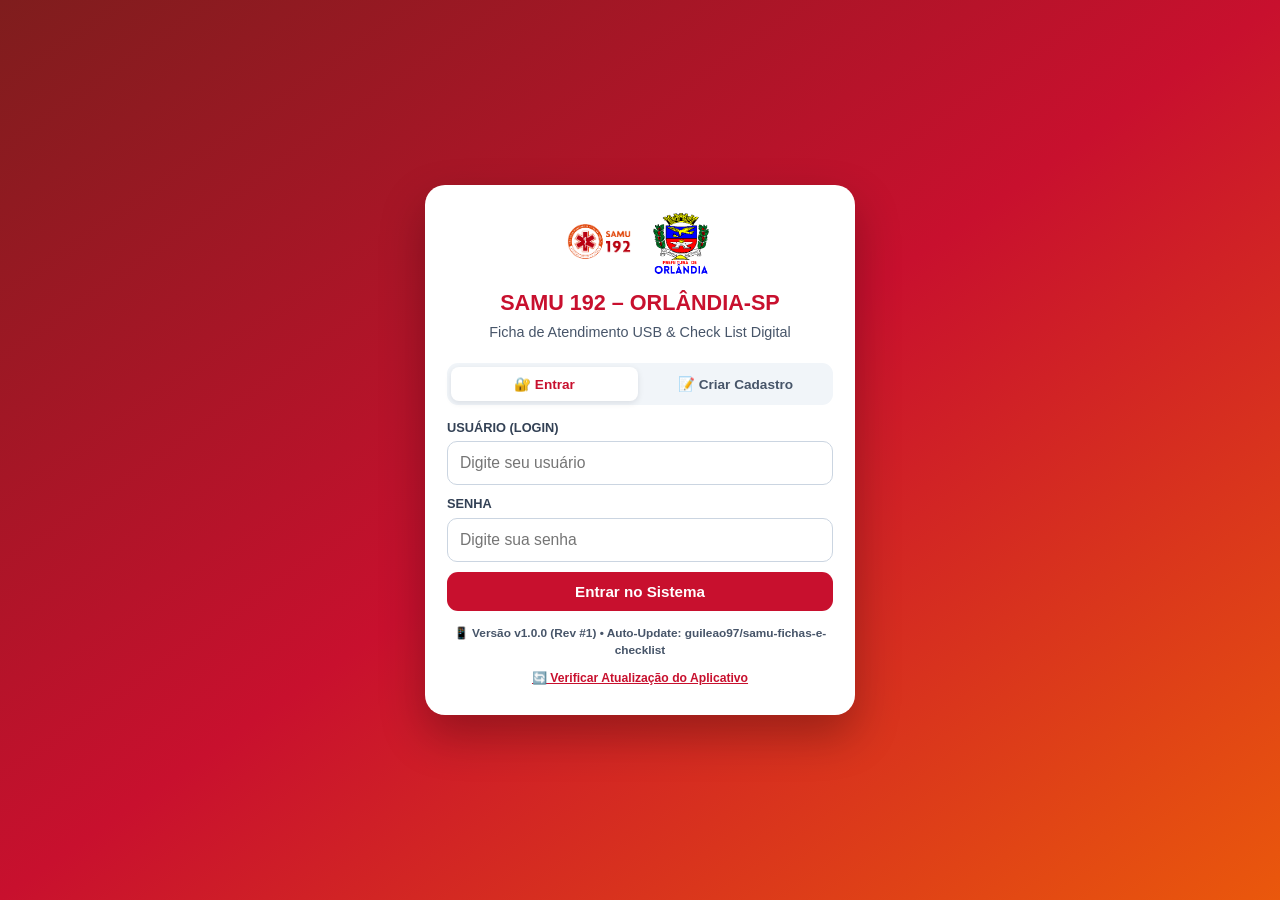
==== web-app/index.html @ c596a4fa "release: SAMU 192 v1.0.3 (build 4 • ota #8)" ====
<!DOCTYPE html>
<html lang="pt-BR">
<head>
  <meta charset="UTF-8" />
  <meta name="viewport" content="width=device-width, initial-scale=1.0, viewport-fit=cover" />
  <meta name="theme-color" content="#c8102e" />
  <title>SAMU 192 – Orlândia-SP | Ficha de Atendimento & Check List</title>
  <link rel="stylesheet" href="css/styles.css" />
</head>
<body>
  <div id="toast-banner" class="toast-banner hidden"></div>

  <!-- BANNER GLOBAL DE ATUALIZAÇÃO AUTOMÁTICA DO APK VIA GITHUB (VISÍVEL NO LOGIN E DENTRO DO APP) -->
  <div id="auto-update-banner" class="hidden" style="position: sticky; top: 0; z-index: 250; background: linear-gradient(135deg, #15803d 0%, #16a34a 100%); color: #fff; padding: 10px 14px; font-size: 0.83rem; font-weight: 700; display: flex; align-items: center; justify-content: space-between; gap: 10px; flex-wrap: wrap; box-shadow: 0 4px 12px rgba(0,0,0,0.25);">
    <span id="auto-update-banner-text">🚀 Nova atualização disponível no GitHub!</span>
    <button type="button" class="btn btn-sm" id="btn-auto-update-action" style="background: #fff; color: #14532d; font-weight: 800; padding: 6px 12px;">Atualizar Agora</button>
  </div>

  <!-- ===================== TELA DE LOGIN ===================== -->
  <section id="login-screen" class="login-screen">
    <div class="login-card">
      <div class="login-logos">
        <img id="login-logo-samu" alt="SAMU 192" />
        <img id="login-logo-orlandia" alt="Prefeitura de Orlândia" />
      </div>
      <div class="login-title">
        <h1>SAMU 192 – ORLÂNDIA-SP</h1>
        <p>Ficha de Atendimento USB &amp; Check List Digital</p>
      </div>

      <div class="auth-mode-tabs">
        <button type="button" class="auth-mode-tab active" id="tab-auth-login">🔐 Entrar</button>
        <button type="button" class="auth-mode-tab" id="tab-auth-register">📝 Criar Cadastro</button>
      </div>

      <form id="login-form" autocomplete="off">
        <div class="field">
          <label for="login-user">Usuário (Login)</label>
          <input type="text" id="login-user" placeholder="Digite seu usuário" autocapitalize="none" required />
        </div>
        <div class="field">
          <label for="login-pass">Senha</label>
          <input type="password" id="login-pass" placeholder="Digite sua senha" required />
        </div>
        <button type="submit" class="btn btn-primary btn-block" id="btn-do-login">Entrar no Sistema</button>
      </form>

      <form id="register-form" class="hidden" autocomplete="off">
        <div class="field">
          <label>Sua Função no SAMU</label>
          <div class="role-pick-grid">
            <button type="button" class="role-pick-btn active" data-reg-role="enfermagem" data-reg-subrole="tecnico">🩺 Téc. Enfermagem</button>
            <button type="button" class="role-pick-btn" data-reg-role="enfermagem" data-reg-subrole="enfermeiro">👩‍⚕️ Enfermeiro(a)</button>
            <button type="button" class="role-pick-btn" data-reg-role="condutor" data-reg-subrole="condutor">🚑 Condutor Socorrista</button>
          </div>
          <input type="hidden" id="reg-role" value="enfermagem" />
          <input type="hidden" id="reg-subrole" value="tecnico" />
        </div>

        <div class="field">
          <label for="reg-name">Nome Completo (aparecerá na Ficha)</label>
          <input type="text" id="reg-name" placeholder="Ex: Ana Paula Ferreira" required />
        </div>

        <div class="grid-2">
          <div class="field">
            <label for="reg-user">Criar Login</label>
            <input type="text" id="reg-user" placeholder="Ex: ana.paula" autocapitalize="none" required />
          </div>
          <div class="field">
            <label for="reg-pass">Criar Senha</label>
            <input type="password" id="reg-pass" placeholder="Sua senha" required />
          </div>
        </div>

        <div class="field" id="reg-coren-wrap">
          <label for="reg-coren">COREN (já virá pré-preenchido nas suas fichas)</label>
          <input type="text" id="reg-coren" placeholder="Ex: COREN-SP 542.810-TE" />
        </div>

        <div class="field">
          <label for="reg-cpf">CPF</label>
          <input type="text" inputmode="numeric" id="reg-cpf" placeholder="000.000.000-00" required />
        </div>

        <button type="submit" class="btn btn-success btn-block" id="btn-do-register">📨 Enviar Cadastro p/ Aprovação do Adm</button>
        <p style="margin:8px 0 0; font-size:0.76rem; color:var(--muted); text-align:center;">
          Após enviar, o Administrador aprova na aba <strong>Aprovar</strong> do APK e seu acesso é liberado automaticamente.
        </p>
      </form>

      <div id="login-version-footer" style="margin-top: 14px; text-align: center; font-size: 0.74rem; color: var(--muted); font-weight: 700;"></div>
      <div style="margin-top: 6px; text-align: center;">
        <button type="button" id="btn-login-check-update" style="background: none; border: none; color: var(--samu-red); font-size: 0.76rem; font-weight: 800; cursor: pointer; text-decoration: underline; padding: 4px 8px;">
          🔄 Verificar Atualização do Aplicativo
        </button>
      </div>
    </div>
  </section>

  <!-- ===================== SHELL PRINCIPAL DO APP ===================== -->
  <section id="app-shell" class="app-shell hidden">
    <header class="topbar">
      <div class="topbar-brand">
        <img id="top-logo-samu" alt="SAMU" />
        <div class="topbar-user">
          <div class="topbar-user-name" id="top-user-name">Profissional</div>
          <span class="topbar-role-badge" id="top-user-role">USB</span>
        </div>
      </div>
      <div class="topbar-actions">
        <button type="button" class="sync-pill hidden" id="btn-top-crew" title="Definir ou alterar equipe do plantão">
          <span id="top-crew-text">👥 Equipe</span>
        </button>
        <button type="button" class="sync-pill" id="btn-sync-status" title="Sincronizar com Google Drive">
          <span id="sync-status-text">Offline</span>
        </button>
        <button type="button" class="btn-logout" id="btn-logout">Sair</button>
      </div>
    </header>

    <main class="main-container" id="main-view"></main>

    <nav class="bottom-nav" id="bottom-nav"></nav>
  </section>

  <!-- ===================== MODAL DE VISUALIZAÇÃO DO PDF OFICIAL ===================== -->
  <div id="pdf-preview-modal" class="preview-modal hidden">
    <div class="preview-modal-card">
      <div class="preview-header">
        <div>
          <strong id="preview-title">Visualização Oficial para Impressão / PDF</strong>
          <div id="preview-drive-status" style="font-size: 0.78rem; color: #94a3b8;">2 Páginas A4 Oficiais</div>
        </div>
        <div style="display: flex; gap: 8px; flex-wrap: wrap;">
          <button type="button" class="btn btn-whatsapp btn-sm hidden" id="btn-preview-regulacao">📲 Cabeçalho Regulação (WhatsApp)</button>
          <button type="button" class="btn btn-success btn-sm" id="btn-preview-drive">☁️ Enviar p/ Drive</button>
          <button type="button" class="btn btn-orange btn-sm" id="btn-preview-share">📤 Salvar / WhatsApp PDF</button>
          <button type="button" class="btn btn-primary btn-sm" id="btn-preview-print">🖨️ Imprimir</button>
          <button type="button" class="btn btn-secondary btn-sm" id="btn-preview-close">Fechar</button>
        </div>
      </div>
      <div class="preview-pages-scroll" id="preview-pages-container"></div>
    </div>
  </div>

  <!-- MODAL DA FOTO RECORTADA DO CABEÇALHO + HORÁRIOS P/ REGULAÇÃO MÉDICA (WHATSAPP) -->
  <div id="regulacao-photo-modal" class="modal-overlay hidden">
    <div class="preview-modal-card" style="max-width: 820px; height: auto; max-height: 92vh;">
      <div class="preview-header">
        <div>
          <strong>📲 Foto do Cabeçalho p/ Regulação Médica</strong>
          <div style="font-size: 0.78rem; color: #86efac;">Recorte frontal do início da ficha até os 8 Horários (Chamado, Saída, Chegada...)</div>
        </div>
        <div style="display: flex; gap: 7px; flex-wrap: wrap;">
          <button type="button" class="btn btn-whatsapp btn-sm" id="btn-reg-send-whatsapp">📲 Enviar no WhatsApp da Regulação</button>
          <button type="button" class="btn btn-outline btn-sm" id="btn-reg-copy-img" style="background:#fff;">📋 Copiar Foto</button>
          <button type="button" class="btn btn-orange btn-sm" id="btn-reg-download-jpg">📥 Baixar .JPG</button>
          <button type="button" class="btn btn-secondary btn-sm" id="btn-reg-close">Fechar</button>
        </div>
      </div>
      <div class="preview-pages-scroll" id="regulacao-photo-container" style="padding: 16px;"></div>
    </div>
  </div>

  <!-- MODAL DE SELEÇÃO DA EQUIPE DO PLANTÃO (ATÉ 3 INTEGRANTES + SINCRONIZAÇÃO DE FICHAS) -->
  <div id="crew-modal" class="sig-modal hidden" style="z-index: 165;">
    <div class="crew-modal-card" id="crew-modal-body"></div>
  </div>

  <script src="js/assets.js"></script>
  <script src="js/schema.js"></script>
  <script src="js/storage.js"></script>
  <script src="js/signature.js"></script>
  <script src="js/pdf-engine.js"></script>
  <script src="js/app.js"></script>
</body>
</html>
---- web-app/css/styles.css ----
/* ============================================================================
 * SAMU 192 – ORLÂNDIA-SP | ESTILO MOBILE-FIRST DE ALTA LEGIBILIDADE
 * ============================================================================ */

:root {
  --samu-red: #c8102e;
  --samu-red-dark: #990b22;
  --samu-orange: #ea580c;
  --samu-orange-light: #fff7ed;
  --bg: #f1f5f9;
  --card: #ffffff;
  --text: #0f172a;
  --muted: #475569;
  --border: #cbd5e1;
  --success: #16a34a;
  --warning: #d97706;
  --blue: #2563eb;
  --radius: 14px;
  --shadow: 0 4px 14px rgba(15, 23, 42, 0.07);
}

* {
  box-sizing: border-box;
  -webkit-tap-highlight-color: transparent;
}

html, body {
  margin: 0;
  padding: 0;
  font-family: -apple-system, BlinkMacSystemFont, 'Segoe UI', Roboto, Helvetica, Arial, sans-serif;
  background: var(--bg);
  color: var(--text);
  font-size: 16px;
  line-height: 1.45;
  overscroll-behavior-y: none;
}

.hidden { display: none !important; }

/* ===================== TELA DE LOGIN ===================== */
.login-screen {
  min-height: 100vh;
  display: flex;
  align-items: center;
  justify-content: center;
  padding: 20px 16px;
  background: linear-gradient(145deg, #7f1d1d 0%, #c8102e 50%, #ea580c 100%);
}

.login-card {
  width: 100%;
  max-width: 430px;
  background: #ffffff;
  border-radius: 20px;
  padding: 26px 22px;
  box-shadow: 0 20px 45px rgba(0, 0, 0, 0.28);
}

.login-logos {
  display: flex;
  align-items: center;
  justify-content: center;
  gap: 18px;
  margin-bottom: 12px;
}

.login-logos img {
  height: 64px;
  width: auto;
  object-fit: contain;
}

.login-title {
  text-align: center;
  margin-bottom: 20px;
}

.login-title h1 {
  margin: 0;
  font-size: 1.35rem;
  color: var(--samu-red);
  font-weight: 800;
}

.login-title p {
  margin: 4px 0 0;
  font-size: 0.9rem;
  color: var(--muted);
  font-weight: 500;
}

.login-demo-box {
  margin-top: 16px;
  padding: 12px;
  background: #f8fafc;
  border: 1px dashed #cbd5e1;
  border-radius: 10px;
  font-size: 0.82rem;
  color: var(--muted);
}

.login-demo-box strong { color: var(--text); }

/* ===================== CABEÇALHO DO APP ===================== */
.app-shell {
  min-height: 100vh;
  padding-bottom: 84px;
}

.topbar {
  position: sticky;
  top: 0;
  z-index: 40;
  background: linear-gradient(90deg, var(--samu-red-dark), var(--samu-red) 65%, var(--samu-orange));
  color: #ffffff;
  padding: 10px 14px;
  display: flex;
  align-items: center;
  justify-content: space-between;
  gap: 10px;
  box-shadow: 0 3px 10px rgba(0, 0, 0, 0.16);
}

.topbar-brand {
  display: flex;
  align-items: center;
  gap: 10px;
  min-width: 0;
}

.topbar-brand img {
  width: 38px;
  height: 38px;
  border-radius: 8px;
  background: #ffffff;
  padding: 2px;
  object-fit: contain;
  flex-shrink: 0;
}

.topbar-user {
  min-width: 0;
}

.topbar-user-name {
  font-weight: 700;
  font-size: 0.95rem;
  white-space: nowrap;
  overflow: hidden;
  text-overflow: ellipsis;
}

.topbar-role-badge {
  display: inline-block;
  font-size: 0.72rem;
  font-weight: 700;
  text-transform: uppercase;
  background: rgba(255, 255, 255, 0.22);
  padding: 1px 7px;
  border-radius: 99px;
  letter-spacing: 0.4px;
}

.topbar-actions {
  display: flex;
  align-items: center;
  gap: 8px;
  flex-shrink: 0;
}

.sync-pill {
  border: none;
  background: rgba(255, 255, 255, 0.18);
  color: #fff;
  font-size: 0.76rem;
  font-weight: 700;
  padding: 6px 10px;
  border-radius: 99px;
  cursor: pointer;
  display: inline-flex;
  align-items: center;
  gap: 5px;
}

.sync-pill.pending { background: #f59e0b; color: #111827; }
.sync-pill.synced { background: rgba(22, 163, 74, 0.88); }

.btn-logout {
  border: 1px solid rgba(255, 255, 255, 0.45);
  background: transparent;
  color: #fff;
  border-radius: 9px;
  padding: 6px 10px;
  font-size: 0.8rem;
  font-weight: 700;
  cursor: pointer;
}

@media (max-width: 520px) {
  .topbar { padding: 9px 10px; gap: 6px; }
  .topbar-actions { gap: 5px; }
  .sync-pill { padding: 5px 8px; font-size: 0.72rem; }
  .btn-logout { padding: 5px 8px; font-size: 0.75rem; }
}
body.sim-phone-mode .topbar { padding: 9px 10px; gap: 6px; }
body.sim-phone-mode .topbar-actions { gap: 5px; }
body.sim-phone-mode .sync-pill { padding: 5px 8px; font-size: 0.72rem; }
body.sim-phone-mode .btn-logout { padding: 5px 8px; font-size: 0.75rem; }

/* ===================== NAVEGAÇÃO INFERIOR ===================== */
.bottom-nav {
  position: fixed;
  bottom: 0;
  left: 0;
  right: 0;
  z-index: 45;
  background: #ffffff;
  border-top: 1px solid var(--border);
  display: flex;
  justify-content: space-around;
  padding: 6px 4px calc(6px + env(safe-area-inset-bottom, 0px));
  box-shadow: 0 -4px 16px rgba(15, 23, 42, 0.08);
}

.nav-tab {
  flex: 1;
  min-width: 0;
  position: relative;
  border: none;
  background: transparent;
  color: var(--muted);
  display: flex;
  flex-direction: column;
  align-items: center;
  gap: 2px;
  padding: 5px 2px;
  font-size: 0.68rem;
  font-weight: 700;
  border-radius: 10px;
  cursor: pointer;
  white-space: nowrap;
}

.nav-tab .nav-icon { font-size: 1.18rem; line-height: 1.1; position: relative; }
.nav-tab.active {
  color: var(--samu-red);
  background: #fef2f2;
}

.nav-badge {
  position: absolute;
  top: 1px;
  right: max(6px, calc(50% - 22px));
  background: #dc2626;
  color: #fff;
  font-size: 0.64rem;
  font-weight: 900;
  min-width: 17px;
  height: 17px;
  padding: 0 4px;
  border-radius: 99px;
  display: inline-flex;
  align-items: center;
  justify-content: center;
  border: 1.5px solid #fff;
}

/* ===================== LAYOUT PRINCIPAL E CARDS ===================== */
.main-container {
  max-width: 960px;
  margin: 0 auto;
  padding: 14px 12px 32px;
}

.card {
  background: var(--card);
  border-radius: var(--radius);
  padding: 16px;
  margin-bottom: 14px;
  box-shadow: var(--shadow);
  border: 1px solid #e2e8f0;
}

.card-title {
  margin: 0 0 12px;
  font-size: 1.05rem;
  font-weight: 800;
  color: var(--samu-red-dark);
  display: flex;
  align-items: center;
  justify-content: space-between;
  flex-wrap: wrap;
  gap: 8px;
}

.section-subtitle {
  margin: 14px 0 8px;
  font-size: 0.88rem;
  font-weight: 800;
  text-transform: uppercase;
  color: var(--muted);
  letter-spacing: 0.4px;
}

/* ===================== FORMULÁRIOS E BOTÕES ===================== */
.grid-2 { display: grid; grid-template-columns: 1fr 1fr; gap: 10px; }
.grid-3 { display: grid; grid-template-columns: repeat(3, 1fr); gap: 10px; }
.grid-4 { display: grid; grid-template-columns: repeat(4, 1fr); gap: 10px; }
.grid-2-compact { display: grid; grid-template-columns: 1fr 1fr; gap: 10px; }
.grid-date-kms { display: grid; grid-template-columns: 185px 1fr 1fr; gap: 10px; }
.grid-cep-addr { display: grid; grid-template-columns: 240px 1fr 130px; gap: 10px; }
.grid-cpf-docs { display: grid; grid-template-columns: 260px 1fr 1fr; gap: 10px; }
.grid-cep-city { display: grid; grid-template-columns: 240px 1fr 1fr; gap: 10px; }
.grid-dn-age { display: grid; grid-template-columns: 1fr 1fr; gap: 10px; }
.grid-addr-num { display: grid; grid-template-columns: 1fr 140px; gap: 10px; }
.grid-burns-footer { display: grid; grid-template-columns: 1fr 1fr auto; gap: 10px; align-items: end; width: 100%; }
.grid-vitals { display: grid; grid-template-columns: repeat(3, 1fr); gap: 10px; }
.grid-abast { display: grid; grid-template-columns: repeat(3, 1fr); gap: 10px; }
.grid-enf-header { display: grid; grid-template-columns: 175px 160px 1fr 190px; gap: 10px; }

/* Celulares reais (<= 680px) E modo celular do simulador PC (430px) */
@media (max-width: 680px) {
  .grid-2, .grid-3, .grid-4, .grid-enf-header, .grid-2-mobile-1 { grid-template-columns: 1fr; }
  .grid-date-kms, .grid-cpf-docs, .grid-cep-city, .grid-abast, .grid-vitals, .grid-burns-footer { grid-template-columns: 1fr 1fr; }
  .grid-cep-addr, .grid-addr-num { grid-template-columns: 1fr 112px; }
  .grid-dn-age { grid-template-columns: 1.35fr 0.85fr; }
  .field-full-phone { grid-column: 1 / -1; }
}

body.sim-phone-mode .grid-2,
body.sim-phone-mode .grid-3,
body.sim-phone-mode .grid-4,
body.sim-phone-mode .grid-enf-header,
body.sim-phone-mode .grid-2-mobile-1 {
  grid-template-columns: 1fr;
}
body.sim-phone-mode .grid-date-kms,
body.sim-phone-mode .grid-cpf-docs,
body.sim-phone-mode .grid-cep-city,
body.sim-phone-mode .grid-abast,
body.sim-phone-mode .grid-vitals,
body.sim-phone-mode .grid-burns-footer {
  grid-template-columns: 1fr 1fr;
}
body.sim-phone-mode .grid-cep-addr,
body.sim-phone-mode .grid-addr-num {
  grid-template-columns: 1fr 112px;
}
body.sim-phone-mode .grid-dn-age {
  grid-template-columns: 1.35fr 0.85fr;
}
body.sim-phone-mode .field-full-phone {
  grid-column: 1 / -1;
}

@media (max-width: 350px) {
  .grid-2-compact, .grid-date-kms, .grid-cpf-docs, .grid-cep-city,
  .grid-cep-addr, .grid-addr-num, .grid-dn-age, .grid-burns-footer,
  .grid-vitals, .grid-abast {
    grid-template-columns: 1fr;
  }
}

.field {
  display: flex;
  flex-direction: column;
  gap: 4px;
  margin-bottom: 10px;
  min-width: 0;
}

.field > label {
  margin-bottom: auto;
}

.field label {
  font-size: 0.8rem;
  font-weight: 700;
  color: #334155;
  text-transform: uppercase;
}

.field input, .field select, .field textarea {
  width: 100%;
  min-width: 0;
  padding: 11px 12px;
  border: 1.5px solid var(--border);
  border-radius: 10px;
  font-size: 0.98rem;
  font-family: inherit;
  color: var(--text);
  background: #ffffff;
  transition: border-color 0.15s;
}

.field input, .field select {
  min-height: 44px;
}

.field input:focus, .field select:focus, .field textarea:focus {
  outline: none;
  border-color: var(--samu-red);
  box-shadow: 0 0 0 3px rgba(200, 16, 46, 0.12);
}

.btn {
  display: inline-flex;
  align-items: center;
  justify-content: center;
  gap: 7px;
  padding: 11px 16px;
  border-radius: 11px;
  font-size: 0.95rem;
  font-weight: 700;
  border: none;
  cursor: pointer;
  transition: transform 0.08s, opacity 0.15s;
}

.btn:active { transform: scale(0.98); }
.btn-block { width: 100%; }
.btn-sm { padding: 7px 11px; font-size: 0.82rem; border-radius: 8px; }
.btn-primary { background: var(--samu-red); color: #ffffff; }
.btn-orange { background: var(--samu-orange); color: #ffffff; }
.btn-success { background: var(--success); color: #ffffff; }
.btn-secondary { background: #e2e8f0; color: #1e293b; }
.btn-outline { background: #ffffff; color: var(--text); border: 1.5px solid var(--border); }

/* ===================== NAVEGAÇÃO POR ETAPAS DA FICHA (ROLAGEM HORIZONTAL) ===================== */
.step-pills-bar {
  display: flex;
  align-items: center;
  gap: 5px;
  width: 100%;
  max-width: 100%;
  margin-bottom: 12px;
}

.step-scroll-btn {
  flex-shrink: 0;
  width: 30px;
  height: 36px;
  border-radius: 10px;
  border: 1.5px solid var(--border);
  background: #ffffff;
  color: var(--samu-red-dark);
  font-size: 1.25rem;
  font-weight: 900;
  line-height: 1;
  display: inline-flex;
  align-items: center;
  justify-content: center;
  cursor: pointer;
  padding: 0;
  box-shadow: 0 1px 4px rgba(15, 23, 42, 0.06);
  user-select: none;
}

.step-scroll-btn:active {
  transform: scale(0.95);
}

.step-scroll-btn:disabled {
  opacity: 0.3;
  cursor: default;
}

.step-scroll-btn.hidden-arrow {
  display: none;
}

.step-pills {
  flex: 1;
  min-width: 0;
  width: 100%;
  display: flex;
  flex-wrap: nowrap;
  gap: 6px;
  overflow-x: auto;
  overflow-y: hidden;
  -webkit-overflow-scrolling: touch;
  touch-action: pan-x pan-y;
  overscroll-behavior-x: contain;
  padding: 2px 2px 7px;
  scrollbar-width: thin;
  scrollbar-color: #94a3b8 #e2e8f0;
  cursor: grab;
}

.step-pills.dragging {
  cursor: grabbing;
}

.step-pills::-webkit-scrollbar {
  height: 5px;
  display: block;
}

.step-pills::-webkit-scrollbar-track {
  background: #e2e8f0;
  border-radius: 99px;
}

.step-pills::-webkit-scrollbar-thumb {
  background: #94a3b8;
  border-radius: 99px;
}

.step-pills::-webkit-scrollbar-thumb:hover {
  background: var(--samu-red);
}

.step-pill {
  flex-shrink: 0;
  white-space: nowrap;
  border: 1.5px solid var(--border);
  background: #ffffff;
  color: var(--muted);
  font-weight: 700;
  font-size: 0.82rem;
  padding: 8px 13px;
  border-radius: 99px;
  cursor: pointer;
  touch-action: pan-x pan-y;
  user-select: none;
}

.step-pill.active {
  background: var(--samu-red);
  border-color: var(--samu-red);
  color: #ffffff;
}

/* ===================== CHIPS SELECIONÁVEIS & RISCO ===================== */
.chips-wrap {
  display: flex;
  flex-wrap: wrap;
  gap: 8px;
}

.chip-btn {
  border: 1.5px solid var(--border);
  background: #f8fafc;
  color: var(--text);
  padding: 9px 13px;
  border-radius: 10px;
  font-size: 0.86rem;
  font-weight: 700;
  cursor: pointer;
  user-select: none;
}

.chip-btn.selected {
  background: #fef2f2;
  border-color: var(--samu-red);
  color: var(--samu-red-dark);
  box-shadow: inset 0 0 0 1px var(--samu-red);
}

.risk-grid {
  display: grid;
  grid-template-columns: repeat(4, 1fr);
  gap: 8px;
}
@media (max-width: 680px) {
  .risk-grid { grid-template-columns: 1fr 1fr; }
}
body.sim-phone-mode .risk-grid {
  grid-template-columns: 1fr 1fr;
}

.risk-btn {
  padding: 12px 8px;
  border-radius: 11px;
  border: 2px solid var(--border);
  background: #fff;
  font-weight: 800;
  font-size: 0.9rem;
  cursor: pointer;
  text-align: center;
}

/* ===================== HORÁRIOS COM BOTÃO AGORA ===================== */
.time-grid {
  display: grid;
  grid-template-columns: repeat(2, 1fr);
  gap: 10px;
}
@media (min-width: 820px) {
  body:not(.sim-phone-mode) .time-grid { grid-template-columns: repeat(4, 1fr); }
}
@media (max-width: 340px) {
  .time-grid { grid-template-columns: 1fr; }
}

.time-card {
  border: 1.5px solid #e2e8f0;
  border-radius: 12px;
  padding: 10px;
  background: #f8fafc;
  display: flex;
  flex-direction: column;
}

.time-card label {
  display: block;
  font-size: 0.75rem;
  font-weight: 800;
  color: #334155;
  margin-bottom: auto;
  padding-bottom: 6px;
}

.time-input-row {
  display: flex;
  gap: 6px;
}

.time-input-row input {
  flex: 1;
  min-width: 0;
  min-height: 42px;
  padding: 8px 10px;
  font-size: 1.02rem;
  font-weight: 800;
  text-align: center;
  border: 1.5px solid var(--border);
  border-radius: 8px;
  background: #ffffff;
}

.btn-now {
  background: var(--samu-orange);
  color: #fff;
  border: none;
  border-radius: 8px;
  padding: 7px 10px;
  min-height: 36px;
  font-weight: 800;
  font-size: 0.78rem;
  cursor: pointer;
  white-space: nowrap;
  display: inline-flex;
  align-items: center;
  justify-content: center;
}

@media (max-width: 680px) {
  .time-input-row { flex-direction: column; }
  .time-input-row input { width: 100%; }
  .btn-now { width: 100%; }
}
body.sim-phone-mode .time-input-row {
  flex-direction: column;
}
body.sim-phone-mode .time-input-row input {
  width: 100%;
}
body.sim-phone-mode .btn-now {
  width: 100%;
}

/* ===================== BONECO INTERATIVO REGRA DOS 9 ===================== */
.burn-interactive-box {
  display: flex;
  flex-direction: column;
  align-items: center;
  gap: 10px;
  background: #fff;
  border: 1.5px solid var(--border);
  border-radius: 12px;
  padding: 12px;
}

.burn-stage {
  position: relative;
  width: 270px;
  max-width: 100%;
  height: 330px;
  user-select: none;
}

.burn-stage img {
  width: 100%;
  height: 100%;
  object-fit: fill;
  pointer-events: none;
}

.burn-zone-btn {
  position: absolute;
  transform: translate(-50%, -50%);
  border: 1.5px dashed rgba(220, 38, 38, 0.45);
  background: rgba(254, 226, 226, 0.18);
  border-radius: 50%;
  cursor: pointer;
  padding: 0;
}

.burn-zone-btn.active {
  background: rgba(220, 38, 38, 0.48);
  border: 2px solid #b91c1c;
  box-shadow: 0 0 8px rgba(220, 38, 38, 0.5);
}

/* ===================== PUPILAS E SIM/NÃO ===================== */
.yn-row {
  display: flex;
  align-items: center;
  justify-content: space-between;
  padding: 8px 10px;
  background: #f8fafc;
  border-radius: 10px;
  margin-bottom: 8px;
  border: 1px solid #e2e8f0;
}

.yn-row span { font-weight: 700; font-size: 0.9rem; }
.yn-btns { display: flex; gap: 6px; }
.yn-btn {
  padding: 7px 16px;
  border-radius: 8px;
  border: 1.5px solid var(--border);
  background: #fff;
  font-weight: 800;
  cursor: pointer;
}
.yn-btn.active-yes { background: #dcfce7; border-color: #16a34a; color: #14532d; }
.yn-btn.active-no { background: #fee2e2; border-color: #dc2626; color: #7f1d1d; }

.pupil-selector {
  display: grid;
  grid-template-columns: repeat(3, 1fr);
  gap: 8px;
  margin: 8px 0;
}

.pupil-card {
  border: 1.5px solid var(--border);
  border-radius: 10px;
  padding: 6px;
  text-align: center;
  background: #fff;
  cursor: pointer;
}

.pupil-card.selected {
  border-color: var(--samu-red);
  background: #fef2f2;
  box-shadow: inset 0 0 0 1px var(--samu-red);
}

.pupil-card img {
  height: 34px;
  width: 72px;
  max-width: 100%;
  object-fit: cover;
  object-position: left center;
}

.pupil-card small {
  display: block;
  font-size: 0.74rem;
  font-weight: 700;
  color: var(--muted);
}

/* ===================== QUADROS DE ASSINATURA NO FORM ===================== */
.sig-preview-box {
  border: 2px dashed #94a3b8;
  border-radius: 12px;
  background: #f8fafc;
  min-height: 96px;
  display: flex;
  flex-direction: column;
  align-items: center;
  justify-content: center;
  padding: 10px;
  cursor: pointer;
  text-align: center;
  margin-top: 6px;
}

.sig-preview-box.signed {
  border-style: solid;
  border-color: var(--success);
  background: #ffffff;
}

.sig-preview-box img {
  max-height: 76px;
  max-width: 100%;
  object-fit: contain;
}

.sig-preview-box span {
  font-size: 0.85rem;
  font-weight: 700;
  color: var(--samu-red);
}

/* ===================== MODAL DE ASSINATURA NA TELA ===================== */
.sig-modal, .preview-modal, .modal-overlay {
  position: fixed;
  inset: 0;
  z-index: 100;
  background: rgba(15, 23, 42, 0.78);
  display: flex;
  align-items: center;
  justify-content: center;
  padding: 12px;
}

.sig-modal-card {
  background: #ffffff;
  width: 100%;
  max-width: 680px;
  border-radius: 18px;
  padding: 16px;
  display: flex;
  flex-direction: column;
  gap: 12px;
}

.sig-modal-header {
  display: flex;
  justify-content: space-between;
  align-items: flex-start;
}
.sig-modal-header h3 { margin: 0; font-size: 1.1rem; color: var(--samu-red-dark); }
.sig-modal-header p { margin: 2px 0 0; font-size: 0.84rem; color: var(--muted); }

.btn-icon-close {
  border: none;
  background: #f1f5f9;
  width: 36px;
  height: 36px;
  border-radius: 50%;
  font-size: 1.4rem;
  line-height: 1;
  cursor: pointer;
}

.sig-canvas-wrap {
  position: relative;
  width: 100%;
  height: 240px;
  border: 2px solid #94a3b8;
  border-radius: 12px;
  background: #ffffff;
  overflow: hidden;
  touch-action: none;
}

.sig-baseline {
  position: absolute;
  left: 24px;
  right: 24px;
  bottom: 42px;
  border-bottom: 1.5px dashed #cbd5e1;
  text-align: center;
  pointer-events: none;
}

.sig-baseline span {
  font-size: 0.72rem;
  color: #94a3b8;
  background: #fff;
  padding: 0 8px;
  position: relative;
  top: 9px;
}

.sig-personal-row {
  display: flex;
  flex-wrap: wrap;
  align-items: center;
  justify-content: space-between;
  gap: 8px;
  font-size: 0.83rem;
}

.sig-save-default-lbl {
  display: inline-flex;
  align-items: center;
  gap: 6px;
  cursor: pointer;
}

.sig-modal-footer {
  display: flex;
  justify-content: space-between;
  gap: 8px;
  flex-wrap: wrap;
}

.sig-footer-right { display: flex; gap: 8px; flex-wrap: wrap; justify-content: flex-end; }

/* ===================== CHECK LIST CONDUTOR & DIAGRAMA VIATURA ===================== */
.check-item-row {
  display: flex;
  align-items: center;
  justify-content: space-between;
  flex-wrap: wrap;
  gap: 6px 10px;
  padding: 9px 10px;
  border-bottom: 1px solid #e2e8f0;
}
.check-item-row:last-child { border-bottom: none; }

.check-item-info {
  min-width: 0;
  flex: 1 1 180px;
}
.check-item-qty {
  display: inline-block;
  background: #e2e8f0;
  color: #1e293b;
  font-weight: 800;
  font-size: 0.75rem;
  padding: 2px 6px;
  border-radius: 6px;
  margin-right: 6px;
}
.check-item-name { font-weight: 700; font-size: 0.9rem; }

.code-pills {
  display: flex;
  gap: 5px;
  flex-shrink: 0;
  flex-wrap: wrap;
  margin-left: auto;
  justify-content: flex-end;
}

.code-pill {
  border: 1.5px solid var(--border);
  background: #fff;
  border-radius: 7px;
  padding: 6px 8px;
  font-size: 0.78rem;
  font-weight: 800;
  cursor: pointer;
}
.code-pill.active-OK { background: #dcfce7; border-color: #16a34a; color: #14532d; }
.code-pill.active-warn { background: #fee2e2; border-color: #dc2626; color: #991b1b; }

.amb-damage-stage {
  position: relative;
  width: 100%;
  max-width: 440px;
  margin: 0 auto;
  border: 1.5px solid var(--border);
  border-radius: 12px;
  overflow: hidden;
  background: #fff;
  cursor: crosshair;
}

.amb-damage-stage img {
  width: 100%;
  display: block;
  pointer-events: none;
}

.amb-pin {
  position: absolute;
  transform: translate(-50%, -50%);
  width: 26px;
  height: 26px;
  border-radius: 50%;
  background: #dc2626;
  color: #fff;
  border: 2px solid #fff;
  font-weight: 800;
  font-size: 0.78rem;
  display: flex;
  align-items: center;
  justify-content: center;
  box-shadow: 0 2px 6px rgba(0, 0, 0, 0.35);
  cursor: pointer;
}

/* ===================== HISTÓRICO E BUSCA DE PACIENTES ===================== */
.search-bar-box {
  position: relative;
  margin-bottom: 12px;
}

.search-bar-box input {
  width: 100%;
  padding: 13px 16px 13px 40px;
  border-radius: 12px;
  border: 2px solid var(--border);
  font-size: 1rem;
  font-weight: 600;
  background: #ffffff;
}

.search-bar-box input:focus {
  outline: none;
  border-color: var(--samu-red);
}

.search-bar-icon {
  position: absolute;
  left: 13px;
  top: 50%;
  transform: translateY(-50%);
  font-size: 1.1rem;
}

.history-card {
  background: #ffffff;
  border-radius: 13px;
  padding: 14px;
  margin-bottom: 10px;
  border: 1px solid #e2e8f0;
  box-shadow: var(--shadow);
}

.history-top {
  display: flex;
  justify-content: space-between;
  align-items: flex-start;
  gap: 8px;
  margin-bottom: 6px;
}

.type-badge {
  display: inline-block;
  font-size: 0.72rem;
  font-weight: 800;
  padding: 3px 8px;
  border-radius: 6px;
  text-transform: uppercase;
}
.type-ficha { background: #fee2e2; color: #991b1b; }
.type-condutor { background: #ffedd5; color: #9a3412; }
.type-enfermagem { background: #dcfce7; color: #166534; }

.status-tag {
  font-size: 0.74rem;
  font-weight: 700;
  padding: 2px 8px;
  border-radius: 99px;
}
.status-synced { background: #dcfce7; color: #15803d; }
.status-pending { background: #fef3c7; color: #b45309; }
.status-draft { background: #ede9fe; color: #6d28d9; border: 1px solid #c4b5fd; }

/* ===================== BARRA FIXA DE ACESSO FÁCIL A RASCUNHOS ===================== */
.quick-draft-bar {
  position: sticky;
  top: 56px;
  z-index: 45;
  background: linear-gradient(135deg, #1e293b 0%, #0f172a 100%);
  color: #fff;
  border-radius: 12px;
  padding: 8px 10px;
  margin-bottom: 10px;
  display: flex;
  align-items: center;
  justify-content: space-between;
  gap: 6px;
  flex-wrap: wrap;
  box-shadow: 0 4px 14px rgba(15, 23, 42, 0.22);
}

.quick-draft-btns {
  display: flex;
  align-items: center;
  gap: 6px;
  flex-wrap: wrap;
  width: 100%;
}

.btn-draft-save {
  background: #f59e0b;
  color: #111827;
  border: none;
  border-radius: 9px;
  padding: 8px 11px;
  font-size: 0.8rem;
  font-weight: 800;
  cursor: pointer;
  flex: 1;
  min-width: 128px;
  display: inline-flex;
  align-items: center;
  justify-content: center;
  gap: 5px;
}
.btn-draft-save:active { transform: scale(0.98); }

.btn-draft-new {
  background: #2563eb;
  color: #fff;
  border: none;
  border-radius: 9px;
  padding: 8px 11px;
  font-size: 0.8rem;
  font-weight: 800;
  cursor: pointer;
  flex: 1;
  min-width: 132px;
  display: inline-flex;
  align-items: center;
  justify-content: center;
  gap: 5px;
}
.btn-draft-new:active { transform: scale(0.98); }

.btn-draft-list {
  background: rgba(255, 255, 255, 0.14);
  color: #fff;
  border: 1px solid rgba(255, 255, 255, 0.28);
  border-radius: 9px;
  padding: 8px 10px;
  font-size: 0.79rem;
  font-weight: 800;
  cursor: pointer;
  display: inline-flex;
  align-items: center;
  justify-content: center;
  gap: 5px;
  white-space: nowrap;
}

.draft-count-badge {
  background: #ef4444;
  color: #fff;
  font-size: 0.72rem;
  font-weight: 900;
  padding: 1px 6px;
  border-radius: 99px;
}

/* ===================== LINHA INPUT + BOTÃO BUSCAR CEP / CPF ===================== */
.input-action-row {
  display: flex;
  gap: 8px;
  align-items: stretch;
  flex-wrap: wrap;
  width: 100%;
}
.input-action-row input {
  flex: 1 1 135px;
  min-width: 135px;
}
.btn-lookup {
  background: #0f172a;
  color: #fff;
  border: none;
  border-radius: 10px;
  padding: 0 13px;
  min-height: 44px;
  font-size: 0.8rem;
  font-weight: 800;
  cursor: pointer;
  white-space: nowrap;
  display: inline-flex;
  align-items: center;
  justify-content: center;
  gap: 4px;
}
.btn-lookup:disabled {
  opacity: 0.55;
  cursor: wait;
}

.field-hint {
  font-size: 0.73rem;
  margin-top: 3px;
  font-weight: 700;
}
.field-hint:empty {
  display: none;
}
.hint-ok { color: #15803d; }
.hint-warn { color: #b45309; }
.hint-err { color: #dc2626; }

/* ===================== CAIXA DE SELEÇÃO (MEDICAMENTOS E ALERGIAS) ===================== */
.select-box-wrap {
  border: 1.5px solid var(--border);
  border-radius: 11px;
  background: #ffffff;
  margin-bottom: 9px;
  overflow: hidden;
  transition: border-color 0.15s, box-shadow 0.15s;
}

.select-box-wrap.is-open {
  border-color: var(--samu-red);
  box-shadow: 0 0 0 3px rgba(200, 16, 46, 0.12);
}

.select-box-trigger {
  width: 100%;
  border: none;
  background: #ffffff;
  padding: 11px 13px;
  display: flex;
  align-items: center;
  justify-content: space-between;
  gap: 10px;
  cursor: pointer;
  text-align: left;
  font-family: inherit;
  font-size: 0.94rem;
  color: var(--text);
}

.select-box-trigger:active {
  background: #f8fafc;
}

.select-box-summary {
  flex: 1;
  min-width: 0;
  white-space: nowrap;
  overflow: hidden;
  text-overflow: ellipsis;
  font-weight: 700;
}

.select-box-summary.is-placeholder {
  color: #64748b;
  font-weight: 600;
}

.select-box-summary.is-nega {
  color: #0f172a;
  font-weight: 800;
}

.select-box-summary.is-has-items {
  color: var(--samu-red-dark);
  font-weight: 800;
}

.select-box-chevron {
  flex-shrink: 0;
  font-size: 0.82rem;
  font-weight: 900;
  color: #475569;
  background: #f1f5f9;
  padding: 4px 8px;
  border-radius: 7px;
  transition: transform 0.15s;
}

.select-box-wrap.is-open .select-box-chevron {
  background: #fef2f2;
  color: var(--samu-red);
}

.select-box-tags {
  display: flex;
  flex-wrap: wrap;
  gap: 5px;
  padding: 0 12px 10px;
  background: #ffffff;
}

.select-box-tags:empty {
  display: none;
}

.select-box-tag {
  display: inline-flex;
  align-items: center;
  gap: 5px;
  background: #fef2f2;
  border: 1px solid #fecaca;
  color: var(--samu-red-dark);
  font-size: 0.77rem;
  font-weight: 800;
  padding: 3px 8px;
  border-radius: 99px;
}

.select-box-tag button {
  border: none;
  background: transparent;
  color: #dc2626;
  font-weight: 900;
  font-size: 0.9rem;
  line-height: 1;
  padding: 0 1px;
  cursor: pointer;
}

.select-box-panel {
  border-top: 1.5px solid #e2e8f0;
  background: #f8fafc;
}

.select-box-panel-top {
  display: flex;
  align-items: center;
  gap: 6px;
  padding: 8px 10px;
  border-bottom: 1px solid #e2e8f0;
  background: #f1f5f9;
}

.select-box-search {
  flex: 1;
  min-width: 0;
  padding: 7px 10px;
  border: 1.5px solid #cbd5e1;
  border-radius: 8px;
  font-size: 0.85rem;
  font-family: inherit;
  background: #ffffff;
}

.select-box-search:focus {
  outline: none;
  border-color: var(--samu-red);
}

.select-box-done-btn {
  flex-shrink: 0;
  border: none;
  background: var(--samu-red);
  color: #ffffff;
  font-size: 0.78rem;
  font-weight: 800;
  padding: 8px 11px;
  border-radius: 8px;
  cursor: pointer;
  white-space: nowrap;
}

.select-box-list {
  max-height: 220px;
  overflow-y: auto;
  -webkit-overflow-scrolling: touch;
  padding: 4px 6px;
}

.select-box-option {
  display: flex;
  align-items: center;
  gap: 9px;
  width: 100%;
  border: none;
  background: transparent;
  padding: 9px 10px;
  border-radius: 8px;
  cursor: pointer;
  text-align: left;
  font-family: inherit;
  font-size: 0.88rem;
  font-weight: 700;
  color: var(--text);
  border-bottom: 1px solid #eef2f7;
}

.select-box-option:last-child {
  border-bottom: none;
}

.select-box-option:hover,
.select-box-option:active {
  background: #eef2ff;
}

.select-box-option.is-selected {
  background: #fef2f2;
  color: var(--samu-red-dark);
}

.select-box-option.is-nega-opt {
  font-weight: 800;
  background: #f1f5f9;
  margin-bottom: 3px;
}

.select-box-option.is-nega-opt.is-selected {
  background: #0f172a;
  color: #ffffff;
}

.select-box-check {
  width: 19px;
  height: 19px;
  border-radius: 5px;
  border: 2px solid #94a3b8;
  background: #ffffff;
  display: inline-flex;
  align-items: center;
  justify-content: center;
  font-size: 0.76rem;
  font-weight: 900;
  color: transparent;
  flex-shrink: 0;
}

.select-box-option.is-selected .select-box-check {
  background: var(--samu-red);
  border-color: var(--samu-red);
  color: #ffffff;
}

.select-box-option.is-nega-opt.is-selected .select-box-check {
  background: #16a34a;
  border-color: #16a34a;
  color: #ffffff;
}

.history-title {
  margin: 4px 0;
  font-size: 1.05rem;
  font-weight: 800;
  color: var(--text);
}

.history-meta {
  font-size: 0.83rem;
  color: var(--muted);
  margin-bottom: 10px;
}

.history-actions {
  display: flex;
  flex-wrap: wrap;
  gap: 7px;
}

/* ===================== MODAL DE VISUALIZAÇÃO DO PDF A4 ===================== */
.preview-modal-card {
  background: #1e293b;
  color: #fff;
  width: 100%;
  max-width: 920px;
  height: 92vh;
  border-radius: 16px;
  display: flex;
  flex-direction: column;
  overflow: hidden;
}

.preview-header {
  padding: 12px 16px;
  background: #0f172a;
  display: flex;
  align-items: center;
  justify-content: space-between;
  gap: 10px;
  flex-wrap: wrap;
}

.preview-pages-scroll {
  flex: 1;
  overflow-y: auto;
  padding: 16px;
  display: flex;
  flex-direction: column;
  align-items: center;
  gap: 18px;
}

.preview-pages-scroll img {
  width: 100%;
  max-width: 780px;
  background: #fff;
  border-radius: 4px;
  box-shadow: 0 8px 25px rgba(0, 0, 0, 0.45);
}

.sticky-form-actions {
  display: flex;
  flex-wrap: wrap;
  gap: 10px;
  margin-top: 16px;
}
.sticky-form-actions .btn { flex: 1; min-width: 180px; }

.toast-banner {
  position: fixed;
  top: 66px;
  left: 50%;
  transform: translateX(-50%);
  z-index: 120;
  background: #0f172a;
  color: #fff;
  padding: 10px 18px;
  border-radius: 99px;
  font-size: 0.88rem;
  font-weight: 700;
  box-shadow: 0 8px 24px rgba(0, 0, 0, 0.28);
}

/* ===================== ABAS ENTRAR / CRIAR CADASTRO ===================== */
.auth-mode-tabs {
  display: flex;
  background: #f1f5f9;
  padding: 4px;
  border-radius: 11px;
  margin-bottom: 14px;
  gap: 4px;
}
.auth-mode-tab {
  flex: 1;
  border: none;
  background: transparent;
  color: #475569;
  padding: 9px 10px;
  border-radius: 8px;
  font-size: 0.85rem;
  font-weight: 800;
  cursor: pointer;
}
.auth-mode-tab.active {
  background: #ffffff;
  color: var(--samu-red);
  box-shadow: 0 2px 6px rgba(15, 23, 42, 0.1);
}

.role-pick-grid {
  display: grid;
  grid-template-columns: repeat(auto-fit, minmax(105px, 1fr));
  gap: 8px;
}
.role-pick-btn {
  border: 2px solid #cbd5e1;
  background: #f8fafc;
  color: #334155;
  border-radius: 10px;
  padding: 9px 8px;
  font-size: 0.79rem;
  font-weight: 800;
  cursor: pointer;
  text-align: center;
}
.role-pick-btn.active {
  border-color: var(--samu-red);
  background: #fef2f2;
  color: var(--samu-red-dark);
}

/* ===================== RECEBEDORES SALVOS DO HOSPITAL & APROVAÇÕES ===================== */
.receiver-saved-box {
  background: #f8fafc;
  border: 1.5px dashed #cbd5e1;
  border-radius: 10px;
  padding: 9px 10px;
  margin-top: 8px;
  margin-bottom: 10px;
}

.receiver-chip-wrap {
  display: flex;
  flex-wrap: wrap;
  gap: 6px;
  margin-top: 6px;
}

.receiver-chip {
  display: inline-flex;
  align-items: center;
  gap: 5px;
  background: #ffffff;
  border: 1.5px solid #94a3b8;
  color: #0f172a;
  border-radius: 99px;
  padding: 5px 10px;
  font-size: 0.78rem;
  font-weight: 800;
  cursor: pointer;
}
.receiver-chip.active {
  background: #0f172a;
  border-color: #0f172a;
  color: #ffffff;
}
.receiver-chip-del {
  background: none;
  border: none;
  color: #ef4444;
  font-weight: 900;
  font-size: 0.85rem;
  padding: 0 2px;
  cursor: pointer;
  line-height: 1;
}

.approval-card {
  border: 2px solid #fbbf24;
  background: #fffbeb;
  border-radius: 12px;
  padding: 12px;
  margin-bottom: 10px;
}
.approval-card-header {
  display: flex;
  justify-content: space-between;
  align-items: center;
  gap: 8px;
  flex-wrap: wrap;
  margin-bottom: 6px;
}

/* ===================== BOTÃO WHATSAPP REGULAÇÃO MÉDICA ===================== */
.btn-whatsapp {
  background: linear-gradient(135deg, #128c7e 0%, #25d366 100%);
  color: #ffffff;
  border: none;
  font-weight: 800;
  box-shadow: 0 3px 10px rgba(18, 140, 126, 0.28);
}
.btn-whatsapp:active {
  transform: scale(0.98);
}

.btn-draft-whatsapp {
  background: linear-gradient(135deg, #128c7e 0%, #16a34a 100%);
  color: #ffffff;
  border: 1px solid rgba(255, 255, 255, 0.28);
  border-radius: 9px;
  padding: 8px 10px;
  font-size: 0.79rem;
  font-weight: 800;
  cursor: pointer;
  flex: 1;
  min-width: 155px;
  display: inline-flex;
  align-items: center;
  justify-content: center;
  gap: 5px;
  white-space: nowrap;
}
.btn-draft-whatsapp:active {
  transform: scale(0.98);
}

.regulacao-callout {
  margin-top: 14px;
  padding: 12px 14px;
  border-radius: 12px;
  background: #f0fdf4;
  border: 2px solid #22c55e;
  display: flex;
  flex-direction: column;
  gap: 8px;
}

/* ===================== VALIDAÇÃO OBRIGATÓRIA DOS CHECK LISTS ===================== */
.checklist-validation-banner {
  background: #fef2f2;
  border: 2px solid #dc2626;
  color: #991b1b;
  border-radius: 12px;
  padding: 12px 14px;
  margin-bottom: 12px;
  font-size: 0.85rem;
  box-shadow: 0 3px 10px rgba(220, 38, 38, 0.12);
}

.checklist-validation-banner strong {
  display: block;
  font-size: 0.92rem;
  margin-bottom: 4px;
  color: #7f1d1d;
}

.checklist-validation-banner ul {
  margin: 4px 0 0;
  padding-left: 18px;
}

.checklist-validation-banner li {
  margin-bottom: 2px;
  font-weight: 700;
}

.field.field-invalid label {
  color: #b91c1c;
}

.field.field-invalid input,
.field.field-invalid select,
.field.field-invalid textarea {
  border-color: #dc2626 !important;
  background: #fff5f5 !important;
  box-shadow: 0 0 0 3px rgba(220, 38, 38, 0.14);
}

.check-item-row.item-invalid {
  background: #fef2f2;
  border-left: 4px solid #dc2626;
  border-radius: 7px;
  padding-left: 8px;
}

.check-item-row.item-invalid .check-item-name {
  color: #991b1b;
}

.sig-preview-box.sig-invalid {
  border-color: #dc2626 !important;
  background: #fef2f2 !important;
  box-shadow: 0 0 0 3px rgba(220, 38, 38, 0.12);
}

.step-pill.pill-incomplete:not(.active) {
  border-color: #dc2626;
  color: #b91c1c;
  background: #fef2f2;
}

.btn-quick-fill {
  border: 1px solid #cbd5e1;
  background: #f1f5f9;
  color: #0f172a;
  font-size: 0.72rem;
  font-weight: 800;
  padding: 2px 8px;
  border-radius: 99px;
  cursor: pointer;
}

.btn-quick-fill:hover,
.btn-quick-fill:active {
  background: #dcfce7;
  border-color: #16a34a;
  color: #14532d;
}

/* ===================== EQUIPE DO PLANTÃO & SINCRONIZAÇÃO DE FICHAS ===================== */
.crew-sync-bar {
  background: linear-gradient(135deg, #f0fdf4 0%, #ecfdf5 100%);
  border: 1.5px solid #86efac;
  border-radius: 12px;
  padding: 10px 12px;
  margin-bottom: 10px;
  display: flex;
  align-items: center;
  justify-content: space-between;
  gap: 8px;
  flex-wrap: wrap;
}

.crew-sync-bar.unpaired {
  background: #fffbeb;
  border-color: #fcd34d;
}

.crew-sync-info {
  display: flex;
  flex-direction: column;
  gap: 2px;
  min-width: 0;
  flex: 1;
}

.crew-sync-title {
  font-size: 0.83rem;
  font-weight: 800;
  color: #14532d;
}

.crew-sync-bar.unpaired .crew-sync-title {
  color: #92400e;
}

.crew-sync-sub {
  font-size: 0.74rem;
  color: #15803d;
  font-weight: 600;
}

.crew-sync-bar.unpaired .crew-sync-sub {
  color: #b45309;
}

.crew-sync-actions {
  display: flex;
  gap: 6px;
  flex-wrap: wrap;
}

.crew-modal-card {
  width: 100%;
  max-width: 480px;
  max-height: 90vh;
  overflow-y: auto;
  background: #ffffff;
  border-radius: 16px;
  padding: 18px;
  box-shadow: 0 20px 45px rgba(0, 0, 0, 0.35);
}

.crew-self-badge {
  background: #fef2f2;
  border: 1.5px solid #fecaca;
  border-radius: 10px;
  padding: 9px 12px;
  margin-bottom: 10px;
  font-size: 0.82rem;
  color: #7f1d1d;
}

.crew-option-list {
  display: flex;
  flex-direction: column;
  gap: 6px;
  margin-bottom: 12px;
}

.crew-member-option {
  display: flex;
  align-items: center;
  justify-content: space-between;
  gap: 10px;
  width: 100%;
  text-align: left;
  padding: 10px 12px;
  border: 2px solid #cbd5e1;
  border-radius: 11px;
  background: #f8fafc;
  color: #0f172a;
  cursor: pointer;
  transition: all 0.14s ease;
}

.crew-member-option.selected {
  border-color: #16a34a;
  background: #f0fdf4;
  box-shadow: 0 2px 8px rgba(22, 163, 74, 0.14);
}

.crew-member-check {
  width: 22px;
  height: 22px;
  border-radius: 6px;
  border: 2px solid #94a3b8;
  background: #ffffff;
  color: transparent;
  display: inline-flex;
  align-items: center;
  justify-content: center;
  font-size: 0.82rem;
  font-weight: 900;
  flex-shrink: 0;
}

.crew-member-option.selected .crew-member-check {
  background: #16a34a;
  border-color: #16a34a;
  color: #ffffff;
}

.crew-composition-box {
  border-radius: 10px;
  padding: 9px 12px;
  font-size: 0.8rem;
  font-weight: 700;
  margin-bottom: 12px;
}

.crew-composition-box.valid {
  background: #f0fdf4;
  border: 1.5px solid #86efac;
  color: #14532d;
}

.crew-composition-box.invalid {
  background: #fffbeb;
  border: 1.5px solid #fcd34d;
  color: #92400e;
}

.sub-slot-divider {
  margin-top: 12px;
  padding-top: 12px;
  border-top: 1.5px dashed #cbd5e1;
}
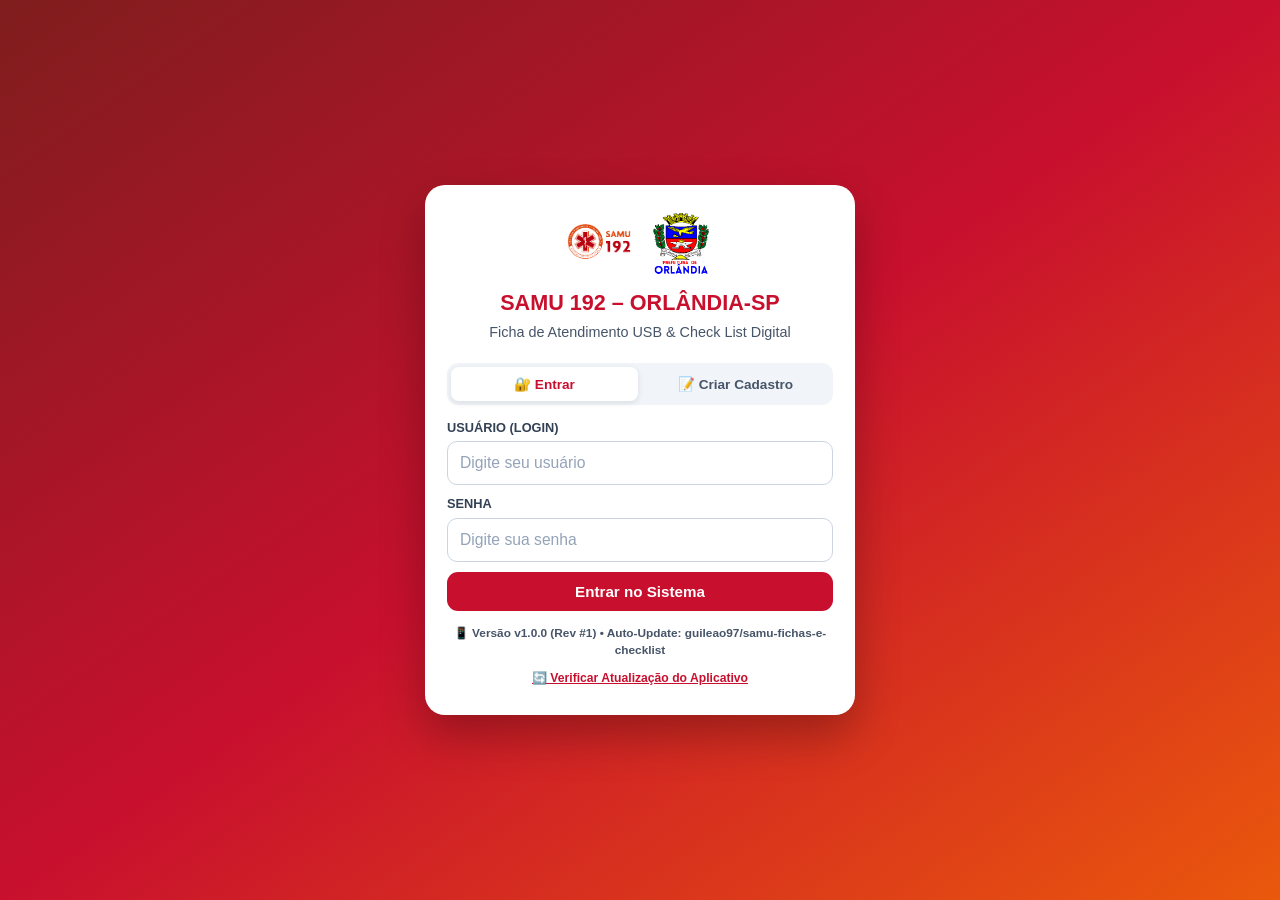
==== commit 75d4a538: "release: SAMU 192 v1.0.4 (build 5 • ota #15)" ====
--- a/web-app/index.html
+++ b/web-app/index.html
@@ -115,6 +115,7 @@
         <button type="button" class="sync-pill" id="btn-sync-status" title="Sincronizar com Google Drive">
           <span id="sync-status-text">Offline</span>
         </button>
+        <button type="button" class="btn-logout btn-pass-top" id="btn-change-pass" title="Trocar minha senha">🔑 Senha</button>
         <button type="button" class="btn-logout" id="btn-logout">Sair</button>
       </div>
     </header>
@@ -135,8 +136,10 @@
         <div style="display: flex; gap: 8px; flex-wrap: wrap;">
           <button type="button" class="btn btn-whatsapp btn-sm hidden" id="btn-preview-regulacao">📲 Cabeçalho Regulação (WhatsApp)</button>
           <button type="button" class="btn btn-success btn-sm" id="btn-preview-drive">☁️ Enviar p/ Drive</button>
+          <button type="button" class="btn btn-primary btn-sm" id="btn-preview-print-base" style="background:#1d4ed8; border-color:#1d4ed8;">🖨️ Imprimir na Base</button>
           <button type="button" class="btn btn-orange btn-sm" id="btn-preview-share">📤 Salvar / WhatsApp PDF</button>
-          <button type="button" class="btn btn-primary btn-sm" id="btn-preview-print">🖨️ Imprimir</button>
+          <button type="button" class="btn btn-outline btn-sm" id="btn-preview-print" style="background:#fff;">🖨️ Imprimir Local</button>
+          <button type="button" class="btn btn-danger-outline btn-sm hidden" id="btn-preview-delete-admin">🗑️ Excluir do App e Drive</button>
           <button type="button" class="btn btn-secondary btn-sm" id="btn-preview-close">Fechar</button>
         </div>
       </div>
@@ -168,6 +171,11 @@
     <div class="crew-modal-card" id="crew-modal-body"></div>
   </div>
 
+  <!-- MODAL DE TROCA DE SENHA (PRÓPRIO FUNCIONÁRIO OU REDEFINIÇÃO PELO ADM) -->
+  <div id="password-modal" class="sig-modal hidden" style="z-index: 170;">
+    <div class="crew-modal-card" id="password-modal-body"></div>
+  </div>
+
   <script src="js/assets.js"></script>
   <script src="js/schema.js"></script>
   <script src="js/storage.js"></script>
--- a/web-app/css/styles.css
+++ b/web-app/css/styles.css
@@ -15,6 +15,7 @@
   --success: #16a34a;
   --warning: #d97706;
   --blue: #2563eb;
+  --ink-blue: #1248c4;
   --radius: 14px;
   --shadow: 0 4px 14px rgba(15, 23, 42, 0.07);
 }
@@ -35,6 +36,18 @@
   overscroll-behavior-y: none;
 }
 
+input:not([type="checkbox"]):not([type="radio"]):not([type="button"]):not([type="submit"]),
+textarea,
+select {
+  color: var(--ink-blue);
+}
+
+input::placeholder,
+textarea::placeholder {
+  color: #94a3b8;
+  font-weight: 400;
+}
+
 .hidden { display: none !important; }
 
 /* ===================== TELA DE LOGIN ===================== */
@@ -196,16 +209,32 @@
   cursor: pointer;
 }
 
+.btn-pass-top {
+  background: rgba(255, 255, 255, 0.16);
+}
+
+.pw-pill {
+  background: #fef3c7;
+  color: #92400e;
+  border: 1px solid #fde68a;
+  padding: 1px 6px;
+  border-radius: 6px;
+  font-weight: 800;
+  font-size: 0.8rem;
+}
+
 @media (max-width: 520px) {
-  .topbar { padding: 9px 10px; gap: 6px; }
-  .topbar-actions { gap: 5px; }
+  .topbar { padding: 8px 10px; gap: 6px; flex-wrap: wrap; }
+  .topbar-brand { flex: 1 1 135px; }
+  .topbar-actions { gap: 5px; flex-wrap: wrap; justify-content: flex-end; }
   .sync-pill { padding: 5px 8px; font-size: 0.72rem; }
-  .btn-logout { padding: 5px 8px; font-size: 0.75rem; }
-}
-body.sim-phone-mode .topbar { padding: 9px 10px; gap: 6px; }
-body.sim-phone-mode .topbar-actions { gap: 5px; }
+  .btn-logout { padding: 5px 8px; font-size: 0.74rem; }
+}
+body.sim-phone-mode .topbar { padding: 8px 10px; gap: 6px; flex-wrap: wrap; }
+body.sim-phone-mode .topbar-brand { flex: 1 1 135px; }
+body.sim-phone-mode .topbar-actions { gap: 5px; flex-wrap: wrap; justify-content: flex-end; }
 body.sim-phone-mode .sync-pill { padding: 5px 8px; font-size: 0.72rem; }
-body.sim-phone-mode .btn-logout { padding: 5px 8px; font-size: 0.75rem; }
+body.sim-phone-mode .btn-logout { padding: 5px 8px; font-size: 0.74rem; }
 
 /* ===================== NAVEGAÇÃO INFERIOR ===================== */
 .bottom-nav {
@@ -388,9 +417,15 @@
   border-radius: 10px;
   font-size: 0.98rem;
   font-family: inherit;
-  color: var(--text);
+  font-weight: 600;
+  color: var(--ink-blue);
   background: #ffffff;
   transition: border-color 0.15s;
+}
+
+.field input::placeholder, .field textarea::placeholder {
+  color: #94a3b8;
+  font-weight: 400;
 }
 
 .field input, .field select {
@@ -425,6 +460,8 @@
 .btn-success { background: var(--success); color: #ffffff; }
 .btn-secondary { background: #e2e8f0; color: #1e293b; }
 .btn-outline { background: #ffffff; color: var(--text); border: 1.5px solid var(--border); }
+.btn-danger-outline { background: #fef2f2; color: #b91c1c; border: 1.5px solid #fca5a5; }
+.btn-danger-outline:hover { background: #fee2e2; border-color: #f87171; }
 
 /* ===================== NAVEGAÇÃO POR ETAPAS DA FICHA (ROLAGEM HORIZONTAL) ===================== */
 .step-pills-bar {
@@ -551,10 +588,10 @@
 }
 
 .chip-btn.selected {
-  background: #fef2f2;
-  border-color: var(--samu-red);
-  color: var(--samu-red-dark);
-  box-shadow: inset 0 0 0 1px var(--samu-red);
+  background: #eff6ff;
+  border-color: var(--ink-blue);
+  color: var(--ink-blue);
+  box-shadow: inset 0 0 0 1px var(--ink-blue);
 }
 
 .risk-grid {
@@ -624,6 +661,7 @@
   font-size: 1.02rem;
   font-weight: 800;
   text-align: center;
+  color: var(--ink-blue);
   border: 1.5px solid var(--border);
   border-radius: 8px;
   background: #ffffff;
@@ -725,8 +763,8 @@
   font-weight: 800;
   cursor: pointer;
 }
-.yn-btn.active-yes { background: #dcfce7; border-color: #16a34a; color: #14532d; }
-.yn-btn.active-no { background: #fee2e2; border-color: #dc2626; color: #7f1d1d; }
+.yn-btn.active-yes { background: #eff6ff; border-color: var(--ink-blue); color: var(--ink-blue); box-shadow: inset 0 0 0 1px var(--ink-blue); }
+.yn-btn.active-no { background: var(--ink-blue); border-color: var(--ink-blue); color: #ffffff; }
 
 .pupil-selector {
   display: grid;
@@ -745,9 +783,9 @@
 }
 
 .pupil-card.selected {
-  border-color: var(--samu-red);
-  background: #fef2f2;
-  box-shadow: inset 0 0 0 1px var(--samu-red);
+  border-color: var(--ink-blue);
+  background: #eff6ff;
+  box-shadow: inset 0 0 0 1px var(--ink-blue);
 }
 
 .pupil-card img {
@@ -942,8 +980,17 @@
   font-weight: 800;
   cursor: pointer;
 }
-.code-pill.active-OK { background: #dcfce7; border-color: #16a34a; color: #14532d; }
-.code-pill.active-warn { background: #fee2e2; border-color: #dc2626; color: #991b1b; }
+.code-pill.active-OK {
+  background: #eff6ff;
+  border-color: var(--ink-blue);
+  color: var(--ink-blue);
+  box-shadow: inset 0 0 0 1px var(--ink-blue);
+}
+.code-pill.active-warn {
+  background: var(--ink-blue);
+  border-color: var(--ink-blue);
+  color: #ffffff;
+}
 
 .amb-damage-stage {
   position: relative;
@@ -969,7 +1016,7 @@
   width: 26px;
   height: 26px;
   border-radius: 50%;
-  background: #dc2626;
+  background: var(--ink-blue);
   color: #fff;
   border: 2px solid #fff;
   font-weight: 800;
@@ -994,6 +1041,7 @@
   border: 2px solid var(--border);
   font-size: 1rem;
   font-weight: 600;
+  color: var(--ink-blue);
   background: #ffffff;
 }
 
@@ -1231,12 +1279,12 @@
 }
 
 .select-box-summary.is-nega {
-  color: #0f172a;
+  color: var(--ink-blue);
   font-weight: 800;
 }
 
 .select-box-summary.is-has-items {
-  color: var(--samu-red-dark);
+  color: var(--ink-blue);
   font-weight: 800;
 }
 
@@ -1272,9 +1320,9 @@
   display: inline-flex;
   align-items: center;
   gap: 5px;
-  background: #fef2f2;
-  border: 1px solid #fecaca;
-  color: var(--samu-red-dark);
+  background: #eff6ff;
+  border: 1px solid #bfdbfe;
+  color: var(--ink-blue);
   font-size: 0.77rem;
   font-weight: 800;
   padding: 3px 8px;
@@ -1314,6 +1362,8 @@
   border-radius: 8px;
   font-size: 0.85rem;
   font-family: inherit;
+  font-weight: 600;
+  color: var(--ink-blue);
   background: #ffffff;
 }
 
@@ -1370,8 +1420,8 @@
 }
 
 .select-box-option.is-selected {
-  background: #fef2f2;
-  color: var(--samu-red-dark);
+  background: #eff6ff;
+  color: var(--ink-blue);
 }
 
 .select-box-option.is-nega-opt {
@@ -1381,7 +1431,7 @@
 }
 
 .select-box-option.is-nega-opt.is-selected {
-  background: #0f172a;
+  background: var(--ink-blue);
   color: #ffffff;
 }
 
@@ -1401,15 +1451,15 @@
 }
 
 .select-box-option.is-selected .select-box-check {
-  background: var(--samu-red);
-  border-color: var(--samu-red);
+  background: var(--ink-blue);
+  border-color: var(--ink-blue);
   color: #ffffff;
 }
 
 .select-box-option.is-nega-opt.is-selected .select-box-check {
-  background: #16a34a;
-  border-color: #16a34a;
-  color: #ffffff;
+  background: #ffffff;
+  border-color: #ffffff;
+  color: var(--ink-blue);
 }
 
 .history-title {
@@ -1578,15 +1628,149 @@
   border-color: #0f172a;
   color: #ffffff;
 }
+.receiver-chip-edit {
+  background: none;
+  border: none;
+  font-size: 0.78rem;
+  padding: 0 2px;
+  cursor: pointer;
+  line-height: 1;
+  opacity: 0.88;
+}
+.receiver-chip-edit:hover {
+  opacity: 1;
+  transform: scale(1.08);
+}
 .receiver-chip-del {
   background: none;
   border: none;
   color: #ef4444;
   font-weight: 900;
-  font-size: 0.85rem;
+  font-size: 0.88rem;
   padding: 0 2px;
   cursor: pointer;
   line-height: 1;
+}
+
+.cpf-manage-bar {
+  display: flex;
+  flex-wrap: wrap;
+  align-items: center;
+  gap: 6px;
+  margin-top: 6px;
+  padding: 7px 9px;
+  background: #f0f9ff;
+  border: 1.5px solid #bae6fd;
+  border-radius: 9px;
+}
+
+.cpf-suggest-card {
+  margin-top: 8px;
+  padding: 11px 12px;
+  background: linear-gradient(135deg, #ecfdf5 0%, #f0f9ff 100%);
+  border: 2px solid #10b981;
+  border-radius: 11px;
+  box-shadow: 0 4px 12px rgba(16, 185, 129, 0.14);
+}
+.cpf-suggest-header {
+  display: flex;
+  justify-content: space-between;
+  align-items: center;
+  gap: 6px;
+  flex-wrap: wrap;
+  font-size: 0.82rem;
+  font-weight: 800;
+  color: #065f46;
+  margin-bottom: 6px;
+}
+.cpf-suggest-preview {
+  background: rgba(255, 255, 255, 0.86);
+  border: 1px solid #a7f3d0;
+  border-radius: 8px;
+  padding: 7px 9px;
+  font-size: 0.78rem;
+  color: #1e293b;
+  line-height: 1.45;
+  margin-bottom: 9px;
+}
+.cpf-suggest-actions {
+  display: flex;
+  flex-wrap: wrap;
+  gap: 7px;
+  align-items: center;
+}
+
+.patient-diff-list {
+  display: flex;
+  flex-direction: column;
+  gap: 7px;
+  max-height: 46vh;
+  overflow-y: auto;
+  margin: 10px 0 14px;
+  padding: 2px 1px;
+  text-align: left;
+}
+.patient-diff-item {
+  background: #f8fafc;
+  border: 1.5px solid #e2e8f0;
+  border-radius: 9px;
+  padding: 8px 10px;
+  font-size: 0.82rem;
+}
+.patient-diff-label {
+  font-weight: 800;
+  color: #0f172a;
+  font-size: 0.77rem;
+  text-transform: uppercase;
+  letter-spacing: 0.02em;
+  margin-bottom: 4px;
+}
+.patient-diff-values {
+  display: flex;
+  flex-wrap: wrap;
+  align-items: center;
+  gap: 6px;
+  line-height: 1.35;
+}
+.patient-diff-old {
+  background: #fee2e2;
+  color: #991b1b;
+  padding: 2px 7px;
+  border-radius: 6px;
+  font-weight: 700;
+  word-break: break-word;
+}
+.patient-diff-new {
+  background: #dcfce7;
+  color: #166534;
+  padding: 2px 7px;
+  border-radius: 6px;
+  font-weight: 800;
+  word-break: break-word;
+}
+
+.catalog-subtabs {
+  display: flex;
+  flex-wrap: wrap;
+  gap: 6px;
+  margin-bottom: 10px;
+}
+.catalog-subtab {
+  flex: 1 1 140px;
+  border: 1.5px solid #cbd5e1;
+  background: #f8fafc;
+  color: #334155;
+  border-radius: 10px;
+  padding: 8px 10px;
+  font-size: 0.8rem;
+  font-weight: 800;
+  cursor: pointer;
+  text-align: center;
+}
+.catalog-subtab.active {
+  background: var(--samu-red);
+  border-color: var(--samu-red);
+  color: #ffffff;
 }
 
 .approval-card {
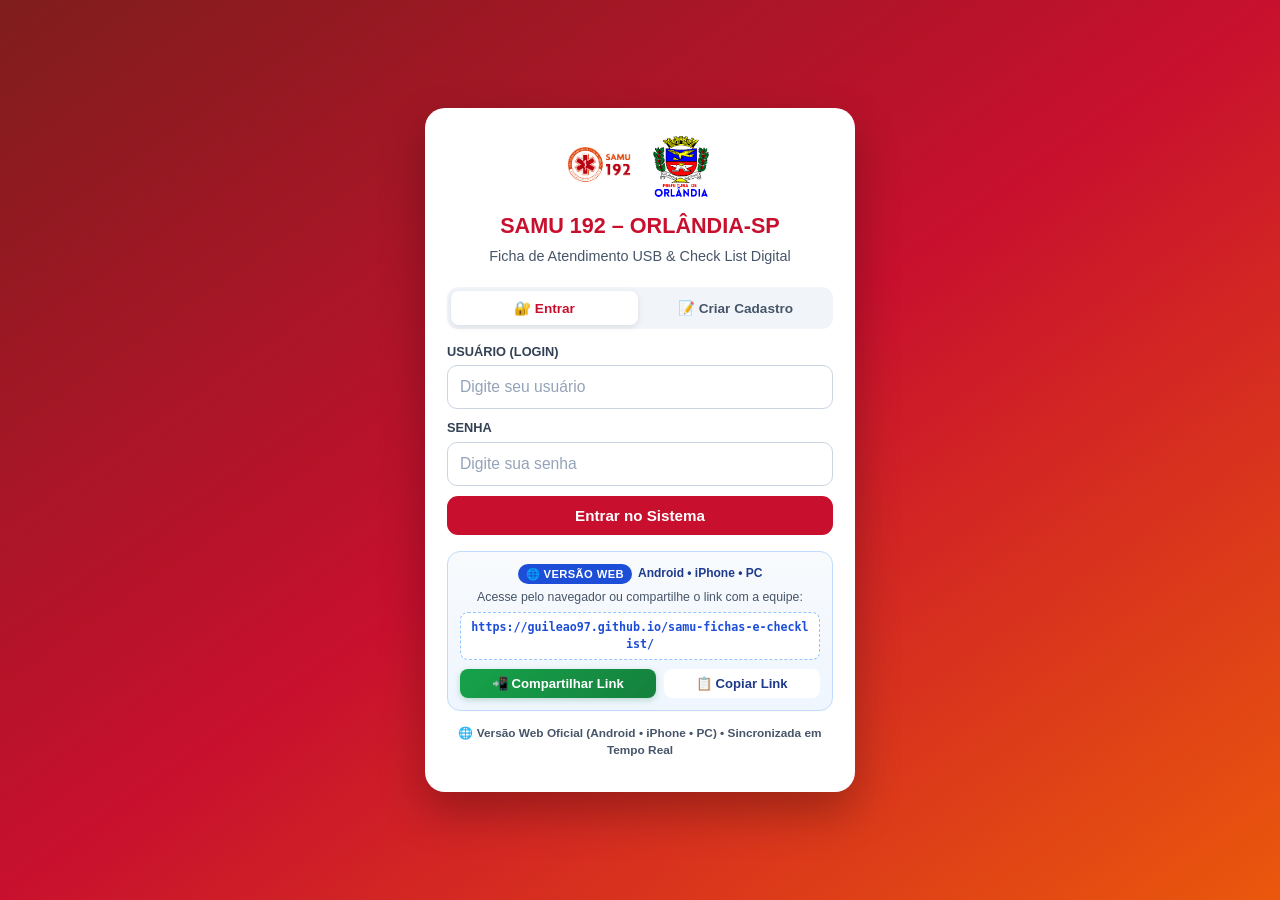
==== commit 87064168: "release: SAMU 192 v1.0.11 (build 12 • ota #33) - v1.0.11: Versao Web Oficial (Android, iPhone e PC) " ====
--- a/web-app/index.html
+++ b/web-app/index.html
@@ -4,7 +4,14 @@
   <meta charset="UTF-8" />
   <meta name="viewport" content="width=device-width, initial-scale=1.0, viewport-fit=cover" />
   <meta name="theme-color" content="#c8102e" />
+  <meta name="mobile-web-app-capable" content="yes" />
+  <meta name="apple-mobile-web-app-capable" content="yes" />
+  <meta name="apple-mobile-web-app-status-bar-style" content="black-translucent" />
+  <meta name="apple-mobile-web-app-title" content="SAMU 192" />
   <title>SAMU 192 – Orlândia-SP | Ficha de Atendimento & Check List</title>
+  <link rel="icon" type="image/png" href="icon-samu-192.png" />
+  <link rel="apple-touch-icon" href="icon-samu-192.png" />
+  <link rel="manifest" href="manifest.json" />
   <link rel="stylesheet" href="css/styles.css" />
 </head>
 <body>
@@ -88,6 +95,31 @@
           Após enviar, o Administrador aprova na aba <strong>Aprovar</strong> do APK e seu acesso é liberado automaticamente.
         </p>
       </form>
+
+      <div class="login-web-access-card" id="login-web-access-card">
+        <div class="login-web-access-header">
+          <span class="login-web-badge">🌐 VERSÃO WEB</span>
+          <span class="login-web-devices">Android • iPhone • PC</span>
+        </div>
+        <p class="login-web-desc">
+          Acesse pelo navegador ou compartilhe o link com a equipe:
+        </p>
+        <a
+          href="https://guileao97.github.io/samu-fichas-e-checklist/"
+          target="_blank"
+          rel="noopener noreferrer"
+          class="login-web-url-pill"
+          id="login-web-url-link"
+        >https://guileao97.github.io/samu-fichas-e-checklist/</a>
+        <div class="login-web-actions">
+          <button type="button" class="btn btn-sm login-web-btn-share" id="btn-login-share-web-link">
+            📲 Compartilhar Link
+          </button>
+          <button type="button" class="btn btn-sm login-web-btn-copy" id="btn-login-copy-web-link">
+            📋 Copiar Link
+          </button>
+        </div>
+      </div>
 
       <div id="login-version-footer" style="margin-top: 14px; text-align: center; font-size: 0.74rem; color: var(--muted); font-weight: 700;"></div>
       <div style="margin-top: 6px; text-align: center;">
@@ -115,10 +147,38 @@
         <button type="button" class="sync-pill" id="btn-sync-status" title="Sincronizar com Google Drive">
           <span id="sync-status-text">Offline</span>
         </button>
+        <button type="button" class="sync-pill btn-top-update" id="btn-top-check-update" title="Verificar e instalar atualizações do aplicativo">
+          <span id="top-update-text">🔄 Atualizar</span>
+        </button>
         <button type="button" class="btn-logout btn-pass-top" id="btn-change-pass" title="Trocar minha senha">🔑 Senha</button>
         <button type="button" class="btn-logout" id="btn-logout">Sair</button>
       </div>
     </header>
+
+    <!-- BARRA ILUSTRATIVA FIXA DE SINCRONIZAÇÃO E ENVIO EM SEGUNDO PLANO (SEMPRE VISÍVEL EM TODO O APK) -->
+    <div id="global-bg-sync-wrap" class="global-bg-sync-wrap hidden" aria-live="polite">
+      <div id="global-bg-sync-card" class="global-bg-sync-card">
+        <div class="bg-sync-top-row">
+          <div class="bg-sync-title-wrap">
+            <span class="bg-sync-pulse-icon" id="bg-sync-icon">☁️</span>
+            <div class="bg-sync-texts">
+              <div class="bg-sync-title" id="bg-sync-title">Enviando em segundo plano...</div>
+              <div class="bg-sync-detail" id="bg-sync-detail">Preparando envio...</div>
+            </div>
+          </div>
+          <div class="bg-sync-right-actions">
+            <span class="bg-sync-queue-pill hidden" id="bg-sync-queue-pill">1/1</span>
+            <span class="bg-sync-pct" id="bg-sync-pct">0%</span>
+            <button type="button" class="bg-sync-view-pdf-btn hidden" id="btn-bg-sync-view-pdf">👁️ Ver PDF</button>
+            <button type="button" class="bg-sync-close-btn hidden" id="btn-bg-sync-dismiss" title="Fechar aviso">✕</button>
+          </div>
+        </div>
+        <div class="bg-sync-stages" id="bg-sync-stages"></div>
+        <div class="bg-sync-track">
+          <div class="bg-sync-fill" id="bg-sync-fill" style="width: 15%;"></div>
+        </div>
+      </div>
+    </div>
 
     <main class="main-container" id="main-view"></main>
 
@@ -135,11 +195,11 @@
         </div>
         <div style="display: flex; gap: 8px; flex-wrap: wrap;">
           <button type="button" class="btn btn-whatsapp btn-sm hidden" id="btn-preview-regulacao">📲 Cabeçalho Regulação (WhatsApp)</button>
-          <button type="button" class="btn btn-success btn-sm" id="btn-preview-drive">☁️ Enviar p/ Drive</button>
+          <button type="button" class="btn btn-drive-only btn-sm" id="btn-preview-drive">💾 Salvar na Central (Sem Imprimir)</button>
           <button type="button" class="btn btn-primary btn-sm" id="btn-preview-print-base" style="background:#1d4ed8; border-color:#1d4ed8;">🖨️ Imprimir na Base</button>
           <button type="button" class="btn btn-orange btn-sm" id="btn-preview-share">📤 Salvar / WhatsApp PDF</button>
           <button type="button" class="btn btn-outline btn-sm" id="btn-preview-print" style="background:#fff;">🖨️ Imprimir Local</button>
-          <button type="button" class="btn btn-danger-outline btn-sm hidden" id="btn-preview-delete-admin">🗑️ Excluir do App e Drive</button>
+          <button type="button" class="btn btn-danger-outline btn-sm hidden" id="btn-preview-delete-admin">🗑️ Excluir (Servidor e Drive)</button>
           <button type="button" class="btn btn-secondary btn-sm" id="btn-preview-close">Fechar</button>
         </div>
       </div>
--- a/web-app/css/styles.css
+++ b/web-app/css/styles.css
@@ -25,15 +25,29 @@
   -webkit-tap-highlight-color: transparent;
 }
 
-html, body {
+html {
   margin: 0;
   padding: 0;
+  width: 100%;
+  max-width: 100%;
+  overflow-x: hidden;
+  overflow-y: auto;
+  -webkit-overflow-scrolling: touch;
+}
+
+body {
+  margin: 0;
+  padding: 0;
+  width: 100%;
+  max-width: 100%;
+  min-height: 100vh;
+  overflow-x: clip;
+  overflow-y: visible;
   font-family: -apple-system, BlinkMacSystemFont, 'Segoe UI', Roboto, Helvetica, Arial, sans-serif;
   background: var(--bg);
   color: var(--text);
   font-size: 16px;
   line-height: 1.45;
-  overscroll-behavior-y: none;
 }
 
 input:not([type="checkbox"]):not([type="radio"]):not([type="button"]):not([type="submit"]),
@@ -53,6 +67,9 @@
 /* ===================== TELA DE LOGIN ===================== */
 .login-screen {
   min-height: 100vh;
+  width: 100%;
+  max-width: 100%;
+  overflow-x: clip;
   display: flex;
   align-items: center;
   justify-content: center;
@@ -114,9 +131,115 @@
 
 .login-demo-box strong { color: var(--text); }
 
+.login-web-access-card {
+  margin-top: 16px;
+  padding: 12px;
+  background: linear-gradient(180deg, #f8fafc 0%, #eff6ff 100%);
+  border: 1px solid #bfdbfe;
+  border-radius: 13px;
+  text-align: center;
+}
+
+.login-web-access-header {
+  display: flex;
+  align-items: center;
+  justify-content: center;
+  flex-wrap: wrap;
+  gap: 6px;
+  margin-bottom: 5px;
+}
+
+.login-web-badge {
+  display: inline-flex;
+  align-items: center;
+  gap: 4px;
+  background: #1d4ed8;
+  color: #ffffff;
+  font-size: 0.7rem;
+  font-weight: 800;
+  letter-spacing: 0.4px;
+  padding: 2px 8px;
+  border-radius: 99px;
+}
+
+.login-web-devices {
+  font-size: 0.75rem;
+  font-weight: 800;
+  color: #1e3a8a;
+}
+
+.login-web-desc {
+  margin: 0 0 7px;
+  font-size: 0.77rem;
+  color: var(--muted);
+  line-height: 1.35;
+}
+
+.login-web-url-pill {
+  display: block;
+  width: 100%;
+  background: #ffffff;
+  border: 1px dashed #93c5fd;
+  border-radius: 8px;
+  padding: 6px 8px;
+  margin-bottom: 9px;
+  font-family: ui-monospace, SFMono-Regular, Menlo, Consolas, monospace;
+  font-size: 0.73rem;
+  font-weight: 700;
+  color: #1d4ed8;
+  text-decoration: none;
+  overflow-wrap: anywhere;
+  word-break: break-all;
+  user-select: all;
+  -webkit-user-select: all;
+}
+
+.login-web-url-pill:hover {
+  background: #eff6ff;
+  text-decoration: underline;
+}
+
+.login-web-actions {
+  display: grid;
+  grid-template-columns: minmax(0, 1.25fr) minmax(0, 1fr);
+  gap: 8px;
+}
+
+.login-web-btn-share {
+  background: linear-gradient(135deg, #16a34a 0%, #15803d 100%);
+  color: #ffffff;
+  border: none;
+  font-weight: 800;
+  font-size: 0.78rem;
+  padding: 8px 10px;
+  border-radius: 9px;
+  cursor: pointer;
+  box-shadow: 0 2px 6px rgba(21, 128, 61, 0.25);
+}
+
+.login-web-btn-copy {
+  background: #ffffff;
+  color: #1e3a8a;
+  border: 1px solid #93c5fd;
+  font-weight: 800;
+  font-size: 0.78rem;
+  padding: 8px 10px;
+  border-radius: 9px;
+  cursor: pointer;
+}
+
+@media (max-width: 370px) {
+  .login-web-actions {
+    grid-template-columns: minmax(0, 1fr);
+  }
+}
+
 /* ===================== CABEÇALHO DO APP ===================== */
 .app-shell {
   min-height: 100vh;
+  width: 100%;
+  max-width: 100%;
+  overflow-x: clip;
   padding-bottom: 84px;
 }
 
@@ -124,13 +247,17 @@
   position: sticky;
   top: 0;
   z-index: 40;
+  width: 100%;
+  max-width: 100%;
+  box-sizing: border-box;
   background: linear-gradient(90deg, var(--samu-red-dark), var(--samu-red) 65%, var(--samu-orange));
   color: #ffffff;
   padding: 10px 14px;
   display: flex;
   align-items: center;
   justify-content: space-between;
-  gap: 10px;
+  flex-wrap: wrap;
+  gap: 8px;
   box-shadow: 0 3px 10px rgba(0, 0, 0, 0.16);
 }
 
@@ -139,6 +266,8 @@
   align-items: center;
   gap: 10px;
   min-width: 0;
+  max-width: 100%;
+  flex: 1 1 140px;
 }
 
 .topbar-brand img {
@@ -165,6 +294,11 @@
 
 .topbar-role-badge {
   display: inline-block;
+  max-width: 100%;
+  overflow: hidden;
+  text-overflow: ellipsis;
+  white-space: nowrap;
+  vertical-align: bottom;
   font-size: 0.72rem;
   font-weight: 700;
   text-transform: uppercase;
@@ -177,15 +311,18 @@
 .topbar-actions {
   display: flex;
   align-items: center;
-  gap: 8px;
-  flex-shrink: 0;
+  justify-content: flex-end;
+  flex-wrap: wrap;
+  gap: 6px;
+  min-width: 0;
+  max-width: 100%;
 }
 
 .sync-pill {
   border: none;
   background: rgba(255, 255, 255, 0.18);
   color: #fff;
-  font-size: 0.76rem;
+  font-size: 0.75rem;
   font-weight: 700;
   padding: 6px 10px;
   border-radius: 99px;
@@ -193,10 +330,27 @@
   display: inline-flex;
   align-items: center;
   gap: 5px;
+  max-width: 100%;
+  white-space: nowrap;
+  overflow: hidden;
+  text-overflow: ellipsis;
 }
 
 .sync-pill.pending { background: #f59e0b; color: #111827; }
 .sync-pill.synced { background: rgba(22, 163, 74, 0.88); }
+.btn-top-update {
+  background: rgba(255, 255, 255, 0.22);
+  border: 1px solid rgba(255, 255, 255, 0.35);
+}
+.btn-top-update.checking {
+  background: #0284c7;
+  border-color: #38bdf8;
+}
+.btn-top-update.has-update {
+  background: #16a34a;
+  border-color: #86efac;
+  animation: samuPulseBadge 1.5s infinite;
+}
 
 .btn-logout {
   border: 1px solid rgba(255, 255, 255, 0.45);
@@ -213,6 +367,12 @@
   background: rgba(255, 255, 255, 0.16);
 }
 
+code {
+  overflow-wrap: anywhere;
+  word-break: break-word;
+  max-width: 100%;
+}
+
 .pw-pill {
   background: #fef3c7;
   color: #92400e;
@@ -221,6 +381,8 @@
   border-radius: 6px;
   font-weight: 800;
   font-size: 0.8rem;
+  overflow-wrap: anywhere;
+  word-break: break-word;
 }
 
 @media (max-width: 520px) {
@@ -242,6 +404,10 @@
   bottom: 0;
   left: 0;
   right: 0;
+  width: 100%;
+  max-width: 100%;
+  overflow-x: clip;
+  box-sizing: border-box;
   z-index: 45;
   background: #ffffff;
   border-top: 1px solid var(--border);
@@ -252,8 +418,9 @@
 }
 
 .nav-tab {
-  flex: 1;
+  flex: 1 1 0;
   min-width: 0;
+  overflow: hidden;
   position: relative;
   border: none;
   background: transparent;
@@ -268,6 +435,12 @@
   border-radius: 10px;
   cursor: pointer;
   white-space: nowrap;
+}
+
+.nav-tab > span:last-child {
+  max-width: 100%;
+  overflow: hidden;
+  text-overflow: ellipsis;
 }
 
 .nav-tab .nav-icon { font-size: 1.18rem; line-height: 1.1; position: relative; }
@@ -296,12 +469,20 @@
 
 /* ===================== LAYOUT PRINCIPAL E CARDS ===================== */
 .main-container {
+  width: 100%;
   max-width: 960px;
+  overflow-x: clip;
+  box-sizing: border-box;
   margin: 0 auto;
   padding: 14px 12px 32px;
 }
 
 .card {
+  width: 100%;
+  max-width: 100%;
+  min-width: 0;
+  box-sizing: border-box;
+  overflow-wrap: break-word;
   background: var(--card);
   border-radius: var(--radius);
   padding: 16px;
@@ -332,27 +513,37 @@
 }
 
 /* ===================== FORMULÁRIOS E BOTÕES ===================== */
-.grid-2 { display: grid; grid-template-columns: 1fr 1fr; gap: 10px; }
-.grid-3 { display: grid; grid-template-columns: repeat(3, 1fr); gap: 10px; }
-.grid-4 { display: grid; grid-template-columns: repeat(4, 1fr); gap: 10px; }
-.grid-2-compact { display: grid; grid-template-columns: 1fr 1fr; gap: 10px; }
-.grid-date-kms { display: grid; grid-template-columns: 185px 1fr 1fr; gap: 10px; }
-.grid-cep-addr { display: grid; grid-template-columns: 240px 1fr 130px; gap: 10px; }
-.grid-cpf-docs { display: grid; grid-template-columns: 260px 1fr 1fr; gap: 10px; }
-.grid-cep-city { display: grid; grid-template-columns: 240px 1fr 1fr; gap: 10px; }
-.grid-dn-age { display: grid; grid-template-columns: 1fr 1fr; gap: 10px; }
-.grid-addr-num { display: grid; grid-template-columns: 1fr 140px; gap: 10px; }
-.grid-burns-footer { display: grid; grid-template-columns: 1fr 1fr auto; gap: 10px; align-items: end; width: 100%; }
-.grid-vitals { display: grid; grid-template-columns: repeat(3, 1fr); gap: 10px; }
-.grid-abast { display: grid; grid-template-columns: repeat(3, 1fr); gap: 10px; }
-.grid-enf-header { display: grid; grid-template-columns: 175px 160px 1fr 190px; gap: 10px; }
+.grid-2 { display: grid; grid-template-columns: minmax(0, 1fr) minmax(0, 1fr); gap: 10px; }
+.grid-3 { display: grid; grid-template-columns: repeat(3, minmax(0, 1fr)); gap: 10px; }
+.grid-4 { display: grid; grid-template-columns: repeat(4, minmax(0, 1fr)); gap: 10px; }
+.grid-2-compact { display: grid; grid-template-columns: minmax(0, 1fr) minmax(0, 1fr); gap: 10px; }
+.grid-date-kms { display: grid; grid-template-columns: 185px minmax(0, 1fr) minmax(0, 1fr); gap: 10px; }
+.grid-cep-addr { display: grid; grid-template-columns: 240px minmax(0, 1fr) 130px; gap: 10px; }
+.grid-cpf-docs { display: grid; grid-template-columns: 260px minmax(0, 1fr) minmax(0, 1fr); gap: 10px; }
+.grid-cep-city { display: grid; grid-template-columns: 240px minmax(0, 1fr) minmax(0, 1fr); gap: 10px; }
+.grid-dn-age { display: grid; grid-template-columns: minmax(0, 1fr) minmax(0, 1fr); gap: 10px; }
+.grid-dn-age-cnt { display: grid; grid-template-columns: 185px 140px minmax(0, 1fr); gap: 10px; }
+.grid-addr-num { display: grid; grid-template-columns: minmax(0, 1fr) 140px; gap: 10px; }
+.grid-burns-footer { display: grid; grid-template-columns: minmax(0, 1fr) minmax(0, 1fr) auto; gap: 10px; align-items: end; width: 100%; }
+.grid-vitals { display: grid; grid-template-columns: repeat(3, minmax(0, 1fr)); gap: 10px; }
+.grid-abast { display: grid; grid-template-columns: repeat(3, minmax(0, 1fr)); gap: 10px; }
+.grid-enf-header { display: grid; grid-template-columns: 175px 160px minmax(0, 1fr) 190px; gap: 10px; }
+
+.grid-2 > *, .grid-3 > *, .grid-4 > *, .grid-2-compact > *,
+.grid-date-kms > *, .grid-cep-addr > *, .grid-cpf-docs > *,
+.grid-cep-city > *, .grid-dn-age > *, .grid-dn-age-cnt > *,
+.grid-addr-num > *, .grid-burns-footer > *, .grid-vitals > *,
+.grid-abast > *, .grid-enf-header > * {
+  min-width: 0;
+  max-width: 100%;
+}
 
 /* Celulares reais (<= 680px) E modo celular do simulador PC (430px) */
 @media (max-width: 680px) {
-  .grid-2, .grid-3, .grid-4, .grid-enf-header, .grid-2-mobile-1 { grid-template-columns: 1fr; }
-  .grid-date-kms, .grid-cpf-docs, .grid-cep-city, .grid-abast, .grid-vitals, .grid-burns-footer { grid-template-columns: 1fr 1fr; }
-  .grid-cep-addr, .grid-addr-num { grid-template-columns: 1fr 112px; }
-  .grid-dn-age { grid-template-columns: 1.35fr 0.85fr; }
+  .grid-2, .grid-3, .grid-4, .grid-enf-header, .grid-2-mobile-1 { grid-template-columns: minmax(0, 1fr); }
+  .grid-date-kms, .grid-cpf-docs, .grid-cep-city, .grid-abast, .grid-vitals, .grid-burns-footer { grid-template-columns: minmax(0, 1fr) minmax(0, 1fr); }
+  .grid-cep-addr, .grid-addr-num { grid-template-columns: minmax(0, 1fr) 112px; }
+  .grid-dn-age, .grid-dn-age-cnt { grid-template-columns: minmax(0, 1.35fr) minmax(0, 0.85fr); }
   .field-full-phone { grid-column: 1 / -1; }
 }
 
@@ -361,7 +552,7 @@
 body.sim-phone-mode .grid-4,
 body.sim-phone-mode .grid-enf-header,
 body.sim-phone-mode .grid-2-mobile-1 {
-  grid-template-columns: 1fr;
+  grid-template-columns: minmax(0, 1fr);
 }
 body.sim-phone-mode .grid-date-kms,
 body.sim-phone-mode .grid-cpf-docs,
@@ -369,14 +560,15 @@
 body.sim-phone-mode .grid-abast,
 body.sim-phone-mode .grid-vitals,
 body.sim-phone-mode .grid-burns-footer {
-  grid-template-columns: 1fr 1fr;
+  grid-template-columns: minmax(0, 1fr) minmax(0, 1fr);
 }
 body.sim-phone-mode .grid-cep-addr,
 body.sim-phone-mode .grid-addr-num {
-  grid-template-columns: 1fr 112px;
-}
-body.sim-phone-mode .grid-dn-age {
-  grid-template-columns: 1.35fr 0.85fr;
+  grid-template-columns: minmax(0, 1fr) 112px;
+}
+body.sim-phone-mode .grid-dn-age,
+body.sim-phone-mode .grid-dn-age-cnt {
+  grid-template-columns: minmax(0, 1.35fr) minmax(0, 0.85fr);
 }
 body.sim-phone-mode .field-full-phone {
   grid-column: 1 / -1;
@@ -384,9 +576,9 @@
 
 @media (max-width: 350px) {
   .grid-2-compact, .grid-date-kms, .grid-cpf-docs, .grid-cep-city,
-  .grid-cep-addr, .grid-addr-num, .grid-dn-age, .grid-burns-footer,
+  .grid-cep-addr, .grid-addr-num, .grid-dn-age, .grid-dn-age-cnt, .grid-burns-footer,
   .grid-vitals, .grid-abast {
-    grid-template-columns: 1fr;
+    grid-template-columns: minmax(0, 1fr);
   }
 }
 
@@ -438,6 +630,54 @@
   box-shadow: 0 0 0 3px rgba(200, 16, 46, 0.12);
 }
 
+.pa-input-box {
+  display: flex;
+  align-items: center;
+  width: 100%;
+  min-height: 44px;
+  border: 1.5px solid var(--border);
+  border-radius: 10px;
+  background: #ffffff;
+  padding: 0 6px;
+  transition: border-color 0.15s, box-shadow 0.15s;
+  cursor: text;
+}
+
+.pa-input-box:focus-within {
+  border-color: var(--samu-red);
+  box-shadow: 0 0 0 3px rgba(200, 16, 46, 0.12);
+}
+
+.pa-input-box input.pa-part-inp {
+  flex: 1 1 0;
+  width: 0;
+  min-width: 0;
+  min-height: 41px;
+  border: none !important;
+  box-shadow: none !important;
+  background: transparent;
+  padding: 8px 3px;
+  text-align: center;
+  font-size: 0.98rem;
+  font-weight: 700;
+  color: var(--ink-blue);
+}
+
+.pa-input-box input.pa-part-inp:focus {
+  outline: none;
+  border: none !important;
+  box-shadow: none !important;
+}
+
+.pa-input-box .pa-x-sep {
+  flex: 0 0 auto;
+  padding: 0 4px;
+  font-size: 0.96rem;
+  font-weight: 800;
+  color: #475569;
+  user-select: none;
+}
+
 .btn {
   display: inline-flex;
   align-items: center;
@@ -464,6 +704,40 @@
 .btn-danger-outline:hover { background: #fee2e2; border-color: #f87171; }
 
 /* ===================== NAVEGAÇÃO POR ETAPAS DA FICHA (ROLAGEM HORIZONTAL) ===================== */
+.sticky-ficha-nav-stack {
+  position: sticky;
+  top: calc(var(--topbar-h, 58px) + var(--bgsync-h, 0px));
+  z-index: 44;
+  background: var(--bg);
+  padding: 4px 0 6px;
+  margin-bottom: 10px;
+}
+
+.sticky-ficha-nav-stack .quick-draft-bar {
+  position: static;
+  margin-bottom: 7px;
+}
+
+.sticky-ficha-nav-stack .step-pills-bar {
+  margin-bottom: 0;
+  background: #ffffff;
+  border: 1.5px solid #dbe3ee;
+  border-radius: 12px;
+  padding: 5px 5px 3px;
+  box-shadow: 0 4px 12px rgba(15, 23, 42, 0.09);
+}
+
+.step-pills-bar[data-step-bar="enf-sections"] {
+  position: sticky;
+  top: calc(var(--topbar-h, 58px) + var(--bgsync-h, 0px) + var(--draftbar-h, 52px) + 4px);
+  z-index: 43;
+  background: #ffffff;
+  border: 1.5px solid #dbe3ee;
+  border-radius: 12px;
+  padding: 5px 5px 3px;
+  box-shadow: 0 4px 12px rgba(15, 23, 42, 0.09);
+}
+
 .step-pills-bar {
   display: flex;
   align-items: center;
@@ -1059,6 +1333,11 @@
 }
 
 .history-card {
+  width: 100%;
+  max-width: 100%;
+  min-width: 0;
+  box-sizing: border-box;
+  overflow-wrap: break-word;
   background: #ffffff;
   border-radius: 13px;
   padding: 14px;
@@ -1071,12 +1350,18 @@
   display: flex;
   justify-content: space-between;
   align-items: flex-start;
+  flex-wrap: wrap;
   gap: 8px;
   margin-bottom: 6px;
 }
 
 .type-badge {
   display: inline-block;
+  max-width: 100%;
+  white-space: normal;
+  overflow-wrap: anywhere;
+  word-break: break-word;
+  line-height: 1.3;
   font-size: 0.72rem;
   font-weight: 800;
   padding: 3px 8px;
@@ -1097,11 +1382,273 @@
 .status-pending { background: #fef3c7; color: #b45309; }
 .status-draft { background: #ede9fe; color: #6d28d9; border: 1px solid #c4b5fd; }
 
+/* ===================== BARRA ILUSTRATIVA FIXA DE SINCRONIZAÇÃO & ENVIO EM 2º PLANO ===================== */
+@keyframes samuStripesMove {
+  0% { background-position: 0 0; }
+  100% { background-position: 28px 0; }
+}
+@keyframes samuPulseBadge {
+  0%, 100% { transform: scale(1); }
+  50% { transform: scale(1.04); }
+}
+@keyframes samuIconFloat {
+  0%, 100% { transform: translateY(0); }
+  50% { transform: translateY(-2px); }
+}
+
+.global-bg-sync-wrap {
+  position: sticky;
+  top: var(--topbar-h, 58px);
+  z-index: 45;
+  width: 100%;
+  max-width: 960px;
+  margin: 0 auto;
+  padding: 8px 12px 6px;
+  background: var(--bg);
+}
+
+.global-bg-sync-card {
+  background: linear-gradient(135deg, #0f172a 0%, #1e293b 100%);
+  color: #f8fafc;
+  border-radius: 12px;
+  padding: 8px 11px 9px;
+  border: 1px solid rgba(56, 189, 248, 0.35);
+  box-shadow: 0 6px 16px rgba(15, 23, 42, 0.24);
+  transition: border-color 0.25s ease, background 0.25s ease;
+}
+
+.global-bg-sync-card.state-success {
+  background: linear-gradient(135deg, #064e3b 0%, #0f172a 85%);
+  border-color: rgba(74, 222, 128, 0.55);
+}
+
+.global-bg-sync-card.state-warning {
+  background: linear-gradient(135deg, #78350f 0%, #0f172a 85%);
+  border-color: rgba(251, 191, 36, 0.55);
+}
+
+/* Quando acoplada diretamente à barra Salvar Rascunho | Cabeçalho Regulação | Rascunhos */
+body.bg-sync-docked-draft .global-bg-sync-wrap {
+  padding-bottom: 0;
+}
+body.bg-sync-docked-draft .global-bg-sync-card {
+  border-bottom-left-radius: 0;
+  border-bottom-right-radius: 0;
+  border-bottom: 1px solid rgba(255, 255, 255, 0.14);
+  box-shadow: none;
+}
+body.bg-sync-docked-draft .main-container {
+  padding-top: 0;
+}
+body.bg-sync-docked-draft .sticky-ficha-nav-stack {
+  padding-top: 0;
+}
+body.bg-sync-docked-draft .quick-draft-bar {
+  border-top-left-radius: 0;
+  border-top-right-radius: 0;
+}
+
+.bg-sync-top-row {
+  display: flex;
+  align-items: center;
+  justify-content: space-between;
+  gap: 8px;
+  margin-bottom: 5px;
+}
+
+.bg-sync-title-wrap {
+  display: flex;
+  align-items: center;
+  gap: 8px;
+  min-width: 0;
+  flex: 1;
+}
+
+.bg-sync-pulse-icon {
+  font-size: 1.15rem;
+  line-height: 1;
+  flex-shrink: 0;
+  display: inline-block;
+  animation: samuIconFloat 1.4s ease-in-out infinite;
+}
+
+.global-bg-sync-card.state-success .bg-sync-pulse-icon,
+.global-bg-sync-card.state-warning .bg-sync-pulse-icon {
+  animation: none;
+}
+
+.bg-sync-texts {
+  min-width: 0;
+  flex: 1;
+}
+
+.bg-sync-title {
+  font-size: 0.79rem;
+  font-weight: 800;
+  color: #ffffff;
+  white-space: nowrap;
+  overflow: hidden;
+  text-overflow: ellipsis;
+}
+
+.bg-sync-detail {
+  font-size: 0.71rem;
+  font-weight: 600;
+  color: #bae6fd;
+  white-space: nowrap;
+  overflow: hidden;
+  text-overflow: ellipsis;
+}
+
+.global-bg-sync-card.state-success .bg-sync-detail { color: #86efac; }
+.global-bg-sync-card.state-warning .bg-sync-detail { color: #fde68a; }
+
+.bg-sync-right-actions {
+  display: flex;
+  align-items: center;
+  gap: 6px;
+  flex-shrink: 0;
+}
+
+.bg-sync-queue-pill {
+  background: rgba(56, 189, 248, 0.22);
+  color: #7dd3fc;
+  border: 1px solid rgba(56, 189, 248, 0.4);
+  font-size: 0.68rem;
+  font-weight: 800;
+  padding: 2px 7px;
+  border-radius: 99px;
+}
+
+.bg-sync-pct {
+  font-size: 0.75rem;
+  font-weight: 900;
+  color: #38bdf8;
+  min-width: 32px;
+  text-align: right;
+}
+
+.global-bg-sync-card.state-success .bg-sync-pct { color: #4ade80; }
+.global-bg-sync-card.state-warning .bg-sync-pct { color: #fbbf24; }
+
+.bg-sync-view-pdf-btn {
+  background: #22c55e;
+  color: #052e16;
+  border: none;
+  border-radius: 8px;
+  padding: 5px 9px;
+  font-size: 0.73rem;
+  font-weight: 900;
+  cursor: pointer;
+  white-space: nowrap;
+  box-shadow: 0 2px 8px rgba(34, 197, 94, 0.35);
+}
+.bg-sync-view-pdf-btn:active { transform: scale(0.97); }
+
+.bg-sync-close-btn {
+  background: rgba(255, 255, 255, 0.12);
+  color: #cbd5e1;
+  border: none;
+  border-radius: 6px;
+  width: 24px;
+  height: 24px;
+  font-size: 0.76rem;
+  font-weight: 800;
+  cursor: pointer;
+  display: inline-flex;
+  align-items: center;
+  justify-content: center;
+}
+
+.bg-sync-stages {
+  display: flex;
+  align-items: center;
+  gap: 5px;
+  margin-bottom: 6px;
+  flex-wrap: wrap;
+}
+
+.bg-stage-chip {
+  font-size: 0.67rem;
+  font-weight: 800;
+  padding: 2px 7px;
+  border-radius: 99px;
+  background: rgba(255, 255, 255, 0.08);
+  color: #94a3b8;
+  border: 1px solid rgba(255, 255, 255, 0.1);
+  display: inline-flex;
+  align-items: center;
+  gap: 3px;
+}
+
+.bg-stage-chip.active {
+  background: rgba(14, 165, 233, 0.25);
+  color: #e0f2fe;
+  border-color: #38bdf8;
+}
+
+.bg-stage-chip.done {
+  background: rgba(22, 163, 74, 0.28);
+  color: #bbf7d0;
+  border-color: #4ade80;
+}
+
+.bg-stage-chip.queued {
+  background: rgba(245, 158, 11, 0.25);
+  color: #fef3c7;
+  border-color: #fbbf24;
+}
+
+.bg-stage-arrow {
+  font-size: 0.65rem;
+  color: #64748b;
+  font-weight: 900;
+}
+
+.bg-sync-track {
+  width: 100%;
+  height: 7px;
+  background: rgba(255, 255, 255, 0.13);
+  border-radius: 99px;
+  overflow: hidden;
+}
+
+.bg-sync-fill {
+  height: 100%;
+  border-radius: 99px;
+  background-color: #0ea5e9;
+  background-image: linear-gradient(
+    45deg,
+    rgba(255, 255, 255, 0.24) 25%,
+    transparent 25%,
+    transparent 50%,
+    rgba(255, 255, 255, 0.24) 50%,
+    rgba(255, 255, 255, 0.24) 75%,
+    transparent 75%,
+    transparent
+  );
+  background-size: 28px 28px;
+  animation: samuStripesMove 0.85s linear infinite;
+  transition: width 0.28s ease, background-color 0.25s ease;
+}
+
+.global-bg-sync-card.state-success .bg-sync-fill {
+  background-color: #22c55e;
+  background-image: none;
+  animation: none;
+}
+
+.global-bg-sync-card.state-warning .bg-sync-fill {
+  background-color: #f59e0b;
+  background-image: none;
+  animation: none;
+}
+
 /* ===================== BARRA FIXA DE ACESSO FÁCIL A RASCUNHOS ===================== */
 .quick-draft-bar {
   position: sticky;
-  top: 56px;
-  z-index: 45;
+  top: calc(var(--topbar-h, 58px) + var(--bgsync-h, 0px));
+  z-index: 44;
   background: linear-gradient(135deg, #1e293b 0%, #0f172a 100%);
   color: #fff;
   border-radius: 12px;
@@ -1231,8 +1778,12 @@
 
 /* ===================== CAIXA DE SELEÇÃO (MEDICAMENTOS E ALERGIAS) ===================== */
 .select-box-wrap {
+  width: 100%;
+  max-width: 100%;
+  min-width: 0;
+  box-sizing: border-box;
   border: 1.5px solid var(--border);
-  border-radius: 11px;
+  border-radius: 10px;
   background: #ffffff;
   margin-bottom: 9px;
   overflow: hidden;
@@ -1246,18 +1797,23 @@
 
 .select-box-trigger {
   width: 100%;
+  max-width: 100%;
+  min-width: 0;
+  min-height: 44px;
+  box-sizing: border-box;
   border: none;
   background: #ffffff;
-  padding: 11px 13px;
+  padding: 8px 12px;
   display: flex;
   align-items: center;
   justify-content: space-between;
-  gap: 10px;
+  gap: 8px;
   cursor: pointer;
   text-align: left;
   font-family: inherit;
-  font-size: 0.94rem;
+  font-size: 0.9rem;
   color: var(--text);
+  overflow: hidden;
 }
 
 .select-box-trigger:active {
@@ -1265,7 +1821,7 @@
 }
 
 .select-box-summary {
-  flex: 1;
+  flex: 1 1 0%;
   min-width: 0;
   white-space: nowrap;
   overflow: hidden;
@@ -1290,12 +1846,12 @@
 
 .select-box-chevron {
   flex-shrink: 0;
-  font-size: 0.82rem;
-  font-weight: 900;
+  font-size: 0.76rem;
+  font-weight: 800;
   color: #475569;
   background: #f1f5f9;
-  padding: 4px 8px;
-  border-radius: 7px;
+  padding: 3px 7px;
+  border-radius: 6px;
   transition: transform 0.15s;
 }
 
@@ -1538,11 +2094,31 @@
   z-index: 120;
   background: #0f172a;
   color: #fff;
-  padding: 10px 18px;
-  border-radius: 99px;
-  font-size: 0.88rem;
+  padding: 10px 16px;
+  border-radius: 16px;
+  font-size: 0.86rem;
   font-weight: 700;
   box-shadow: 0 8px 24px rgba(0, 0, 0, 0.28);
+  display: flex;
+  align-items: center;
+  gap: 10px;
+  max-width: calc(100vw - 24px);
+}
+.toast-banner.toast-success {
+  background: #064e3b;
+  border: 1.5px solid #34d399;
+}
+.toast-action-btn {
+  background: #22c55e;
+  color: #052e16;
+  border: none;
+  border-radius: 8px;
+  padding: 5px 10px;
+  font-size: 0.78rem;
+  font-weight: 900;
+  cursor: pointer;
+  white-space: nowrap;
+  flex-shrink: 0;
 }
 
 /* ===================== ABAS ENTRAR / CRIAR CADASTRO ===================== */
@@ -1789,7 +2365,7 @@
   margin-bottom: 6px;
 }
 
-/* ===================== BOTÃO WHATSAPP REGULAÇÃO MÉDICA ===================== */
+/* ===================== BOTÃO WHATSAPP REGULAÇÃO MÉDICA & SÓ ENVIAR AO DRIVE ===================== */
 .btn-whatsapp {
   background: linear-gradient(135deg, #128c7e 0%, #25d366 100%);
   color: #ffffff;
@@ -1798,6 +2374,17 @@
   box-shadow: 0 3px 10px rgba(18, 140, 126, 0.28);
 }
 .btn-whatsapp:active {
+  transform: scale(0.98);
+}
+
+.btn-drive-only {
+  background: linear-gradient(135deg, #0369a1 0%, #0284c7 100%);
+  color: #ffffff;
+  border: none;
+  font-weight: 800;
+  box-shadow: 0 3px 10px rgba(2, 132, 199, 0.28);
+}
+.btn-drive-only:active {
   transform: scale(0.98);
 }
 
@@ -2064,3 +2651,43 @@
   padding-top: 12px;
   border-top: 1.5px dashed #cbd5e1;
 }
+
+/* ===================== CONVITE E ACEITE DE EQUIPE DO PLANTÃO ===================== */
+.crew-status-pill {
+  display: inline-flex;
+  align-items: center;
+  gap: 4px;
+  font-size: 0.7rem;
+  font-weight: 800;
+  padding: 2px 7px;
+  border-radius: 99px;
+}
+.crew-status-pill.accepted {
+  background: #dcfce7;
+  color: #14532d;
+  border: 1px solid #86efac;
+}
+.crew-status-pill.pending {
+  background: #fef3c7;
+  color: #92400e;
+  border: 1px solid #fcd34d;
+}
+.crew-status-pill.declined {
+  background: #fee2e2;
+  color: #991b1b;
+  border: 1px solid #fca5a5;
+}
+
+.crew-invite-banner {
+  background: linear-gradient(135deg, #eff6ff 0%, #dbeafe 100%);
+  border: 2px solid #2563eb;
+  border-radius: 12px;
+  padding: 10px 12px;
+  margin-bottom: 10px;
+  display: flex;
+  align-items: center;
+  justify-content: space-between;
+  flex-wrap: wrap;
+  gap: 8px;
+  box-shadow: 0 4px 12px rgba(37, 99, 235, 0.14);
+}
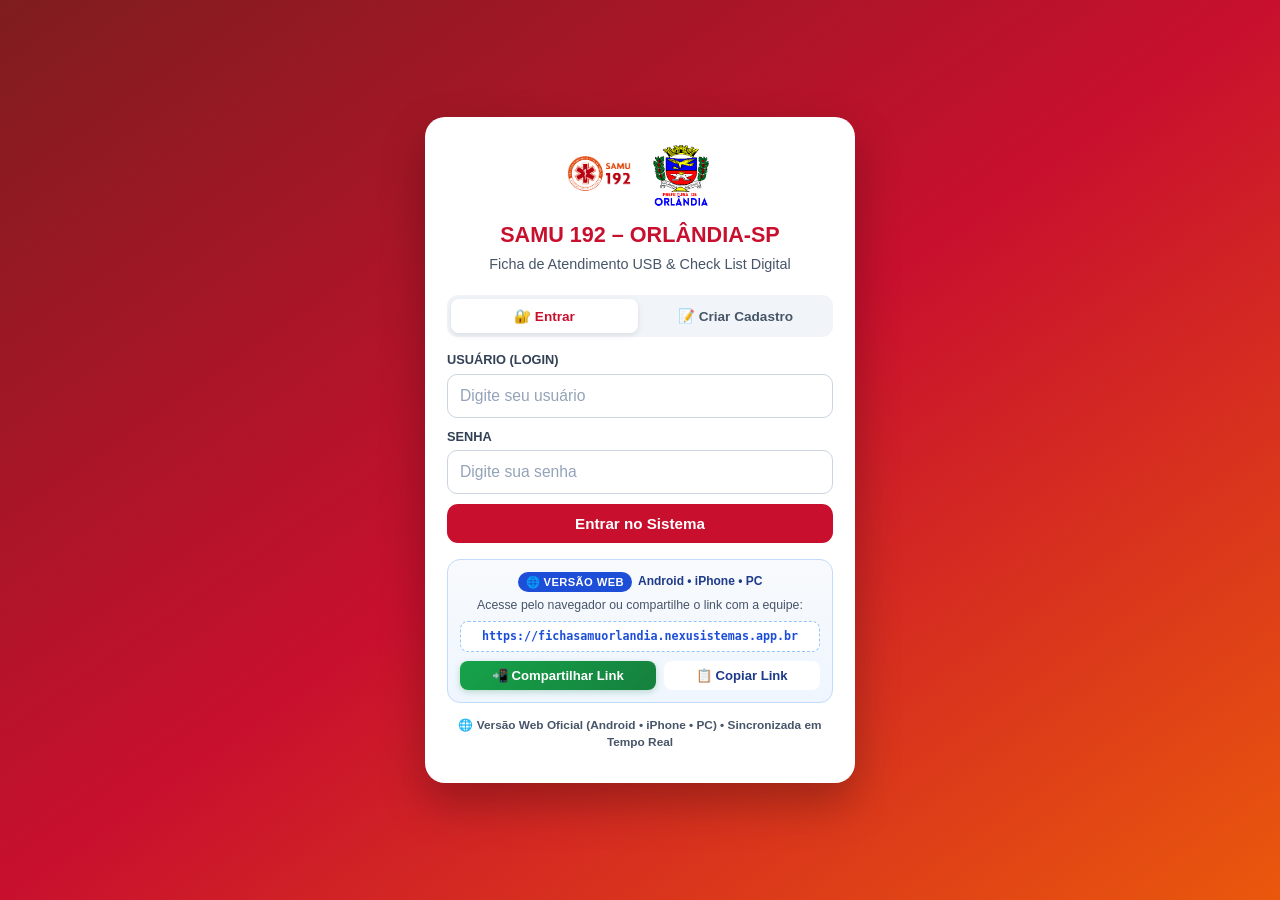
==== commit 6f489d8b: "release: SAMU 192 v1.0.21 (build 23 • ota #44)" ====
--- a/web-app/index.html
+++ b/web-app/index.html
@@ -105,12 +105,12 @@
           Acesse pelo navegador ou compartilhe o link com a equipe:
         </p>
         <a
-          href="https://guileao97.github.io/samu-fichas-e-checklist/"
+          href="https://fichasamuorlandia.nexusistemas.app.br"
           target="_blank"
           rel="noopener noreferrer"
           class="login-web-url-pill"
           id="login-web-url-link"
-        >https://guileao97.github.io/samu-fichas-e-checklist/</a>
+        >https://fichasamuorlandia.nexusistemas.app.br</a>
         <div class="login-web-actions">
           <button type="button" class="btn btn-sm login-web-btn-share" id="btn-login-share-web-link">
             📲 Compartilhar Link
